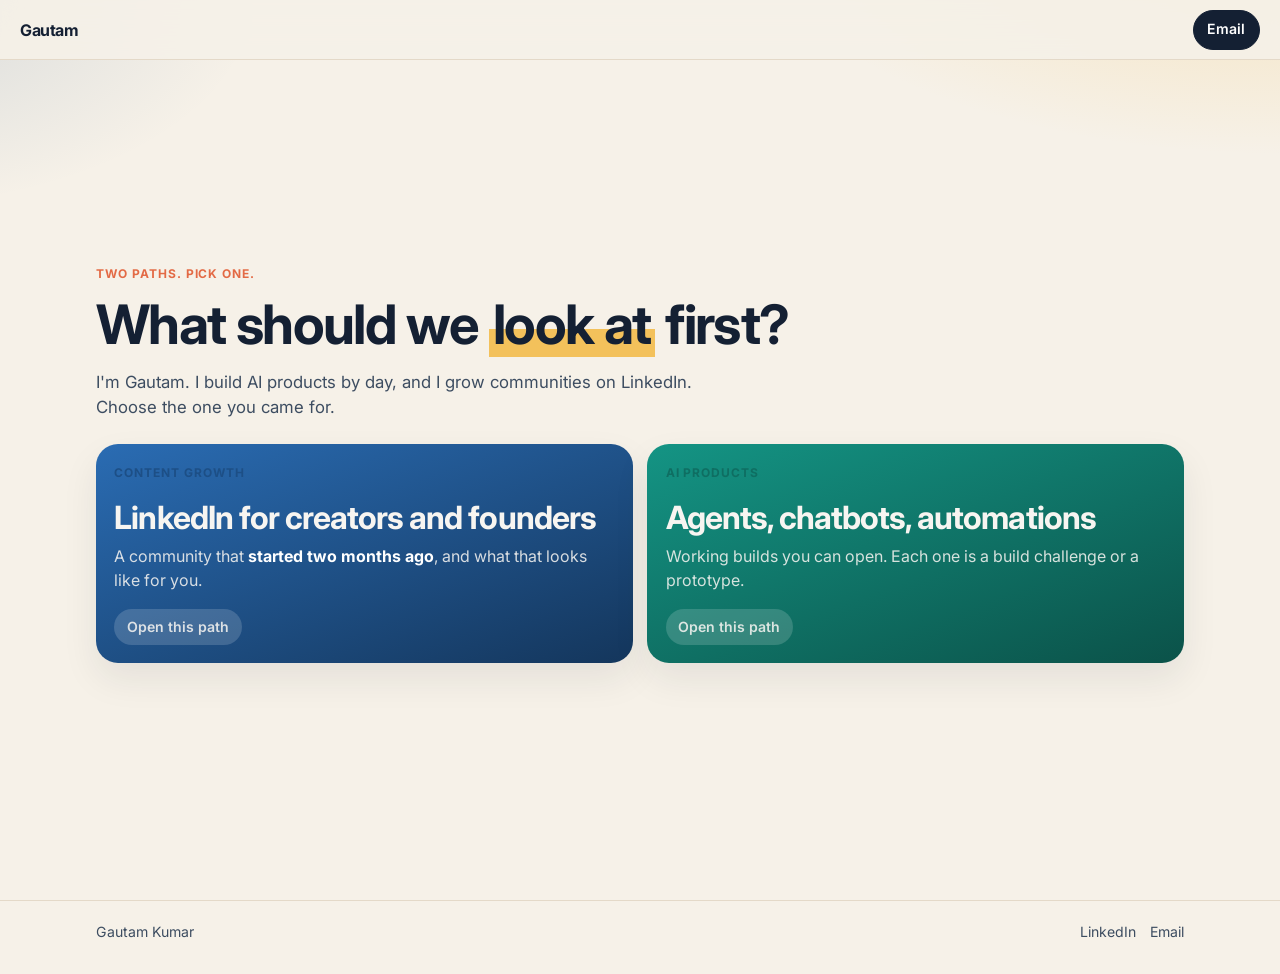
==== index.html @ 7d6a1de4 "Split the site into a LinkedIn path and an AI path, and say the community started two months ago. Co" ====
<!DOCTYPE html>
<html lang="en">
<head>
  <meta charset="UTF-8">
  <meta name="viewport" content="width=device-width, initial-scale=1">
  <title>Gautam Kumar — LinkedIn or AI</title>
  <meta name="description" content="Pick one path. LinkedIn growth for creators and founders, or working AI agents and automations.">
  <meta name="author" content="Gautam Kumar">
  <meta name="theme-color" content="#f6f1e8">
  <link rel="canonical" href="https://pmwithgautam.github.io/">
  <meta property="og:type" content="website">
  <meta property="og:site_name" content="Gautam Kumar">
  <meta property="og:url" content="https://pmwithgautam.github.io/">
  <meta property="og:title" content="Gautam Kumar — LinkedIn or AI">
  <meta property="og:description" content="Pick one path. LinkedIn growth for creators and founders, or working AI agents and automations.">
  <meta property="og:image" content="https://pmwithgautam.github.io/og.png">
  <meta property="og:image:alt" content="Gautam Kumar">
  <meta name="twitter:card" content="summary_large_image">
  <meta name="twitter:title" content="Gautam Kumar — LinkedIn or AI">
  <meta name="twitter:description" content="Pick one path. LinkedIn growth for creators and founders, or working AI agents and automations.">
  <meta name="twitter:image" content="https://pmwithgautam.github.io/og.png">
  <link rel="icon" href="data:image/svg+xml,%3Csvg xmlns='http://www.w3.org/2000/svg' viewBox='0 0 32 32'%3E%3Crect width='32' height='32' rx='6' fill='%23101b2d'/%3E%3Ctext x='16' y='22' text-anchor='middle' font-family='Georgia,serif' font-size='16' fill='%23f6f1e8'%3EG%3C/text%3E%3C/svg%3E">
  <link rel="preconnect" href="https://fonts.googleapis.com">
  <link rel="preconnect" href="https://fonts.gstatic.com" crossorigin>
  <link href="https://fonts.googleapis.com/css2?family=Inter:wght@400;500;600;700&amp;display=swap" rel="stylesheet">
  <link rel="stylesheet" href="style.css">
  <script>document.documentElement.classList.add("js");</script>
</head>
<body class="home">
  <a class="skip" href="#choose">Skip to choices</a>
  <header class="topbar">
    <a class="brand" href="index.html">Gautam</a>
    <a class="btn btn-sm btn-ink" href="mailto:gautamkumarsingh104@gmail.com">Email</a>
  </header>

  <main id="choose">
    <section class="gate">
      <div class="wrap">
        <p class="kicker">Two paths. Pick one.</p>
        <h1>What should we <mark>look at</mark> first?</h1>
        <p class="lede">I'm Gautam. I build AI products by day, and I grow communities on LinkedIn. Choose the one you came for.</p>
        <div class="doors">
          <a class="door door-in" href="linkedin.html">
            <span class="door-kicker">Content growth</span>
            <strong>LinkedIn for creators and founders</strong>
            <span>A community that <em>started two months ago</em>, and what that looks like for you.</span>
            <span class="door-go">Open this path</span>
          </a>
          <a class="door door-ai" href="build.html">
            <span class="door-kicker">AI products</span>
            <strong>Agents, chatbots, automations</strong>
            <span>Working builds you can open. Each one is a build challenge or a prototype.</span>
            <span class="door-go">Open this path</span>
          </a>
        </div>
      </div>
    </section>
  </main>

  <footer class="site-footer">
    <div class="wrap footer-row">
      <p>Gautam Kumar</p>
      <nav aria-label="Footer">
        <a href="https://www.linkedin.com/in/gautam-kumar1/" target="_blank" rel="noopener noreferrer">LinkedIn</a>
        <a href="mailto:gautamkumarsingh104@gmail.com">Email</a>
      </nav>
    </div>
  </footer>
</body>
</html>
---- style.css ----
:root {
  --bg: #f6f1e8;
  --ink: #142033;
  --muted: #3d4d61;
  --card: #fffdf8;
  --line: #e4d9c8;
  --blue: #1d4f86;
  --blue-deep: #14365c;
  --teal: #0f6e62;
  --teal-deep: #0b5249;
  --gold: #f3c15b;
  --coral: #e36a45;
  --shadow: 0 16px 36px rgba(20, 32, 51, 0.08);
  --header: 3.75rem;
  --font: Inter, "Segoe UI", sans-serif;
}

*,
*::before,
*::after {
  box-sizing: border-box;
}

html {
  scroll-behavior: smooth;
}

body {
  margin: 0;
  background:
    radial-gradient(900px 420px at 100% -10%, rgba(243, 193, 91, 0.35), transparent 60%),
    radial-gradient(700px 380px at -10% 0%, rgba(29, 79, 134, 0.14), transparent 55%),
    var(--bg);
  color: var(--ink);
  font-family: var(--font);
  font-size: 1rem;
  line-height: 1.5;
  text-rendering: optimizeLegibility;
  -webkit-font-smoothing: antialiased;
}

.path-ai {
  background:
    radial-gradient(900px 420px at 100% -10%, rgba(15, 110, 98, 0.18), transparent 60%),
    radial-gradient(700px 380px at -10% 0%, rgba(227, 106, 69, 0.16), transparent 55%),
    var(--bg);
}

img {
  max-width: 100%;
  height: auto;
  display: block;
}

h1, h2, h3, p { text-wrap: pretty; }

h1, h2, h3 {
  text-wrap: balance;
  line-height: 1.12;
  letter-spacing: -0.03em;
  font-weight: 700;
}

h1 {
  margin: 0 0 0.9rem;
  font-size: clamp(2rem, 7vw, 3.4rem);
}

h2 {
  margin: 0 0 1.1rem;
  font-size: clamp(1.55rem, 4.5vw, 2.25rem);
  max-width: 18em;
}

h3 {
  margin: 0 0 0.4rem;
  font-size: 1.15rem;
}

p { margin: 0 0 0.75rem; }

a { color: var(--blue); }
.path-ai a { color: var(--teal-deep); }
a:hover { color: var(--ink); }

mark {
  background: linear-gradient(180deg, transparent 58%, var(--gold) 58%);
  color: inherit;
  padding: 0 0.08em;
}

.path-ai mark {
  background: linear-gradient(180deg, transparent 58%, #9ad8cf 58%);
}

:focus-visible {
  outline: 2px solid var(--coral);
  outline-offset: 3px;
}

.skip {
  position: absolute;
  left: 1rem;
  top: -4rem;
  z-index: 50;
  background: white;
  padding: 0.5rem 0.75rem;
  border-radius: 8px;
}

.skip:focus { top: 0.75rem; }

.progress {
  position: fixed;
  inset: 0 auto auto 0;
  z-index: 40;
  height: 3px;
  width: 0;
  background: linear-gradient(90deg, var(--blue), var(--coral));
  pointer-events: none;
}

.path-ai .progress {
  background: linear-gradient(90deg, var(--teal), var(--gold));
}

.topbar {
  position: sticky;
  top: 0;
  z-index: 30;
  display: flex;
  align-items: center;
  justify-content: space-between;
  height: var(--header);
  padding: 0 1.25rem;
  background: rgba(246, 241, 232, 0.9);
  border-bottom: 1px solid var(--line);
  backdrop-filter: blur(12px);
}

.brand {
  color: var(--ink);
  font-weight: 700;
  letter-spacing: -0.03em;
  text-decoration: none;
}

.wrap {
  width: min(100% - 2.5rem, 68rem);
  margin-inline: auto;
}

.narrow { max-width: 44rem; }

section {
  padding: 3.5rem 0;
  scroll-margin-top: calc(var(--header) + 0.5rem);
}

.hero, .gate {
  min-height: calc(100svh - var(--header));
  display: flex;
  align-items: center;
  padding-top: 1.5rem;
}

.kicker, .door-kicker, .badge {
  margin: 0 0 0.7rem;
  font-size: 0.75rem;
  font-weight: 700;
  letter-spacing: 0.08em;
  text-transform: uppercase;
}

.kicker { color: var(--coral); }
.path-in .kicker, .door-in .door-kicker { color: var(--blue); }
.path-ai .kicker, .door-ai .door-kicker { color: var(--teal); }

.lede, .card p, .checklist { color: var(--muted); }
.lede { max-width: 38rem; font-size: 1.05rem; }
.ask { color: var(--ink); font-weight: 600; }

.doors {
  display: grid;
  gap: 0.9rem;
  margin-top: 1.5rem;
}

.door {
  display: flex;
  flex-direction: column;
  gap: 0.45rem;
  min-height: 100%;
  padding: 1.25rem 1.15rem 1.15rem;
  border-radius: 22px;
  color: #f7f5f1;
  text-decoration: none;
  box-shadow: var(--shadow);
}

.door strong {
  font-size: clamp(1.45rem, 4vw, 2rem);
  letter-spacing: -0.03em;
  line-height: 1.15;
}

.door span { color: rgba(247, 245, 241, 0.86); }
.door em { color: #fff; font-style: normal; font-weight: 700; }

.door-in { background: linear-gradient(160deg, #2a6cb3, var(--blue-deep)); }
.door-ai { background: linear-gradient(160deg, #149484, var(--teal-deep)); }

.door-go {
  margin-top: 0.6rem;
  align-self: flex-start;
  padding: 0.45rem 0.8rem;
  border-radius: 999px;
  background: rgba(255, 255, 255, 0.16);
  color: #fff;
  font-weight: 600;
  font-size: 0.88rem;
}

.roll {
  overflow: hidden;
  border-block: 1px solid var(--line);
  background: var(--blue);
  color: #f7f5f1;
}

.roll-ai { background: var(--teal-deep); }

.roll-track {
  display: flex;
  gap: 1.75rem;
  width: max-content;
  padding: 0.75rem 0;
  animation: roll 28s linear infinite;
}

.roll-track span {
  font-weight: 600;
  letter-spacing: -0.02em;
  white-space: nowrap;
}

.roll-track span::before {
  content: "●";
  margin-right: 1.75rem;
  color: var(--gold);
}

@keyframes roll {
  from { transform: translateX(0); }
  to { transform: translateX(-50%); }
}

.metrics, .cards {
  display: grid;
  gap: 0.8rem;
}

.metric, .card {
  background: var(--card);
  border: 1px solid var(--line);
  border-radius: 18px;
}

.metric {
  display: flex;
  align-items: center;
  gap: 0.9rem;
  padding: 1rem;
  color: inherit;
  text-decoration: none;
}

.num {
  flex: 0 0 5.2rem;
  font-size: clamp(1.9rem, 6vw, 2.6rem);
  font-weight: 700;
  letter-spacing: -0.04em;
  line-height: 1;
}

.metric .label, .card p {
  margin: 0;
  color: var(--muted);
  font-size: 0.94rem;
  line-height: 1.4;
}

.metric-lead {
  background: var(--blue);
  border-color: var(--blue);
}

.metric-hot {
  background: #fff6df;
  border-color: #efd391;
}

.metric-lead .num, .metric-lead .label { color: #f7f5f1; }
.metric-hot .num { color: #9a4d12; }

.card { padding: 1.1rem 1rem 1.05rem; }

.card h3 a {
  color: var(--ink);
  text-decoration: none;
}

.checklist {
  margin: 0 0 1.25rem;
  padding: 0;
  list-style: none;
}

.checklist li {
  position: relative;
  padding: 0.6rem 0 0.6rem 1.6rem;
  border-bottom: 1px solid var(--line);
}

.checklist li::before {
  content: "";
  position: absolute;
  left: 0;
  top: 0.9rem;
  width: 0.7rem;
  height: 0.4rem;
  border-left: 2px solid var(--blue);
  border-bottom: 2px solid var(--blue);
  transform: rotate(-45deg);
}

.shot {
  margin: 1rem 0 0;
  padding: 0.45rem 0.45rem 0.2rem;
  background: #fff;
  border-radius: 16px;
  box-shadow: var(--shadow);
}

.shot img {
  width: 100%;
  aspect-ratio: 4 / 3;
  object-fit: cover;
  object-position: center 18%;
  border-radius: 12px;
}

.shot figcaption {
  margin: 0;
  padding: 0.65rem 0.4rem 0.45rem;
  color: var(--muted);
  font-size: 0.82rem;
}

.project {
  display: flex;
  flex-direction: column;
  border-top: 4px solid var(--teal);
}

.tone-a { border-top-color: #2a6cb3; }
.tone-b { border-top-color: var(--coral); }
.tone-c { border-top-color: var(--teal); }
.tone-d { border-top-color: #7a5af8; }
.tone-e { border-top-color: var(--gold); }

.badge { color: var(--teal-deep); }

.card-links, .jumps {
  display: flex;
  flex-direction: column;
  gap: 0.5rem;
}

.card-links {
  margin-top: auto;
  padding-top: 0.9rem;
  border-top: 1px solid var(--line);
}

.btn {
  display: inline-flex;
  align-items: center;
  justify-content: center;
  min-height: 44px;
  padding: 0.7rem 1.05rem;
  border: 1px solid transparent;
  border-radius: 999px;
  font: 600 0.95rem/1 var(--font);
  text-align: center;
  text-decoration: none;
  cursor: pointer;
}

.btn-primary {
  background: var(--coral);
  color: #fff;
}

.path-in .btn-primary { background: var(--blue); color: #fff; }
.path-ai .btn-primary { background: var(--teal); color: #fff; }

.btn-primary:hover { color: #fff; filter: brightness(1.08); }

.btn-ghost, .btn-ink {
  background: transparent;
  color: var(--ink);
  border-color: #cfc3b0;
}

.btn-ink { background: var(--ink); color: #fff; border-color: var(--ink); }
.btn-ink:hover { color: #fff; }

.btn-sm { min-height: 40px; padding: 0.45rem 0.85rem; font-size: 0.88rem; }
.topbar .btn { width: auto; }

.cta-block { margin-top: 1.3rem; }

.site-footer {
  padding: 1.25rem 0 2rem;
  border-top: 1px solid var(--line);
  color: var(--muted);
  font-size: 0.88rem;
}

.footer-row {
  display: flex;
  flex-direction: column;
  gap: 0.7rem;
}

.site-footer p { margin: 0; }

.site-footer nav {
  display: flex;
  flex-wrap: wrap;
  gap: 0.35rem 0.9rem;
}

.site-footer a {
  color: var(--muted);
  text-decoration: none;
}

.to-top {
  position: fixed;
  right: 1rem;
  bottom: 1rem;
  z-index: 30;
  display: grid;
  place-items: center;
  width: 44px;
  height: 44px;
  border: 0;
  border-radius: 50%;
  background: var(--ink);
  color: #fff;
  box-shadow: var(--shadow);
  cursor: pointer;
}

@media (hover: hover) {
  .door, .metric, .card, .btn {
    transition: transform 0.18s ease, box-shadow 0.18s ease;
  }

  .door:hover, .metric:hover, .card:hover {
    transform: translateY(-4px);
    box-shadow: 0 18px 40px rgba(20, 32, 51, 0.12);
  }

  .roll:hover .roll-track { animation-play-state: paused; }
}

@media (min-width: 40rem) {
  .jumps, .card-links {
    flex-direction: row;
    flex-wrap: wrap;
  }
}

@media (min-width: 52rem) {
  .doors, .cards { grid-template-columns: 1fr 1fr; }
  .cards-2 { grid-template-columns: 1fr 1fr; }
  .metrics { grid-template-columns: 1fr 1fr; }
  .footer-row {
    flex-direction: row;
    align-items: center;
    justify-content: space-between;
  }
}

@media (prefers-reduced-motion: reduce) {
  html { scroll-behavior: auto; }
  .roll-track { animation: none; flex-wrap: wrap; width: auto; padding: 0.75rem 1rem; }
  .door, .metric, .card, .btn { transition: none; }
}
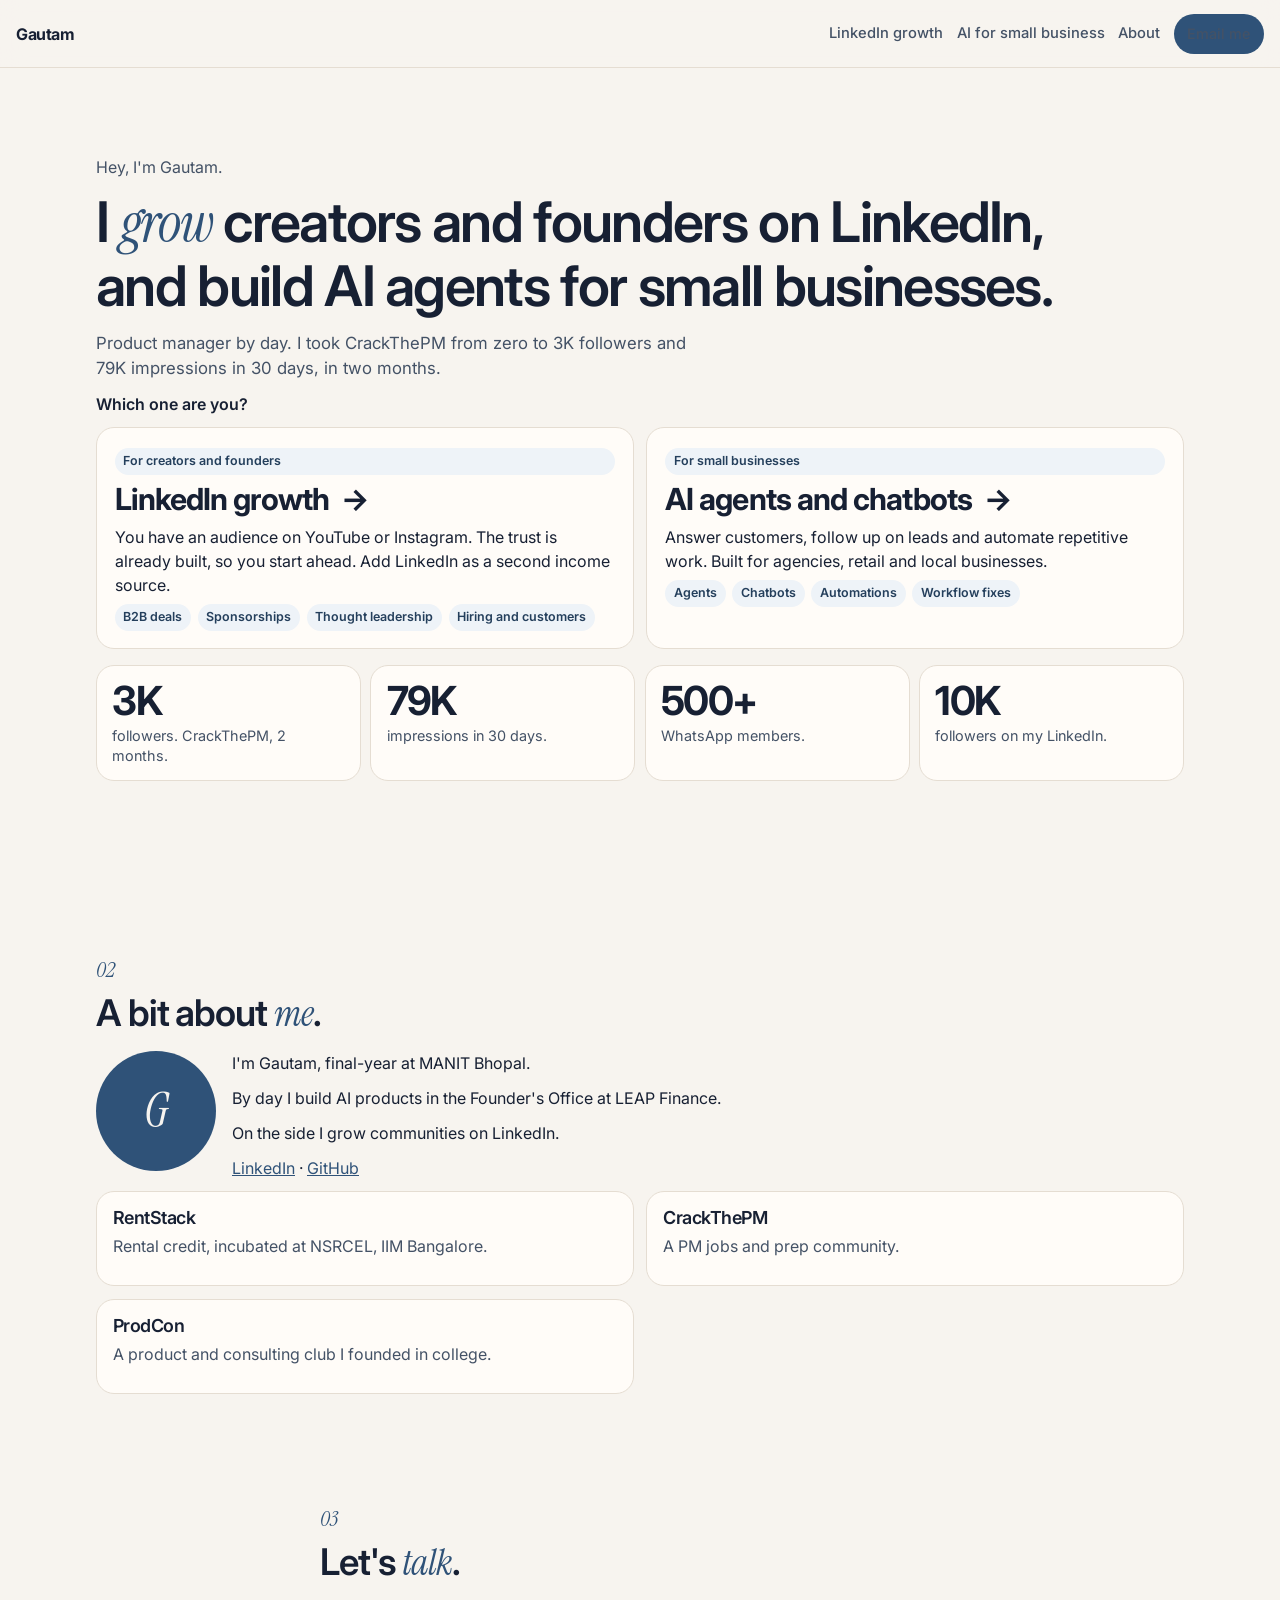
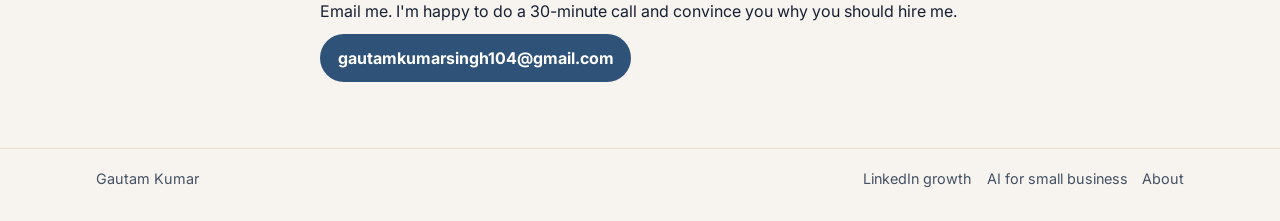
==== commit 72db11e2: "Rebuild the site so the two offers read as separate pages on a first visit. Co-authored-by: Cursor <" ====
--- a/index.html
+++ b/index.html
@@ -1,70 +1,140 @@
 <!DOCTYPE html>
 <html lang="en">
 <head>
-  <meta charset="UTF-8">
+  <meta charset="utf-8">
   <meta name="viewport" content="width=device-width, initial-scale=1">
-  <title>Gautam Kumar — LinkedIn or AI</title>
-  <meta name="description" content="Pick one path. LinkedIn growth for creators and founders, or working AI agents and automations.">
-  <meta name="author" content="Gautam Kumar">
-  <meta name="theme-color" content="#f6f1e8">
+  <title>Gautam Kumar | LinkedIn growth for creators and founders. AI agents for small businesses.</title>
+  <meta name="description" content="I help creators and founders grow on LinkedIn, and I build AI agents and chatbots for small businesses. Product manager. CrackThePM: 3K followers and 79K impressions in 30 days.">
   <link rel="canonical" href="https://pmwithgautam.github.io/">
   <meta property="og:type" content="website">
-  <meta property="og:site_name" content="Gautam Kumar">
+  <meta property="og:title" content="Gautam Kumar | LinkedIn growth for creators and founders. AI agents for small businesses.">
+  <meta property="og:description" content="I help creators and founders grow on LinkedIn, and I build AI agents and chatbots for small businesses. Product manager. CrackThePM: 3K followers and 79K impressions in 30 days.">
   <meta property="og:url" content="https://pmwithgautam.github.io/">
-  <meta property="og:title" content="Gautam Kumar — LinkedIn or AI">
-  <meta property="og:description" content="Pick one path. LinkedIn growth for creators and founders, or working AI agents and automations.">
   <meta property="og:image" content="https://pmwithgautam.github.io/og.png">
-  <meta property="og:image:alt" content="Gautam Kumar">
   <meta name="twitter:card" content="summary_large_image">
-  <meta name="twitter:title" content="Gautam Kumar — LinkedIn or AI">
-  <meta name="twitter:description" content="Pick one path. LinkedIn growth for creators and founders, or working AI agents and automations.">
+  <meta name="twitter:title" content="Gautam Kumar | LinkedIn growth for creators and founders. AI agents for small businesses.">
+  <meta name="twitter:description" content="I help creators and founders grow on LinkedIn, and I build AI agents and chatbots for small businesses. Product manager. CrackThePM: 3K followers and 79K impressions in 30 days.">
   <meta name="twitter:image" content="https://pmwithgautam.github.io/og.png">
-  <link rel="icon" href="data:image/svg+xml,%3Csvg xmlns='http://www.w3.org/2000/svg' viewBox='0 0 32 32'%3E%3Crect width='32' height='32' rx='6' fill='%23101b2d'/%3E%3Ctext x='16' y='22' text-anchor='middle' font-family='Georgia,serif' font-size='16' fill='%23f6f1e8'%3EG%3C/text%3E%3C/svg%3E">
   <link rel="preconnect" href="https://fonts.googleapis.com">
   <link rel="preconnect" href="https://fonts.gstatic.com" crossorigin>
-  <link href="https://fonts.googleapis.com/css2?family=Inter:wght@400;500;600;700&amp;display=swap" rel="stylesheet">
+  <link href="https://fonts.googleapis.com/css2?family=Instrument+Serif:ital@1&family=Inter:wght@400;500;600;700&display=swap" rel="stylesheet">
   <link rel="stylesheet" href="style.css">
   <script>document.documentElement.classList.add("js");</script>
 </head>
-<body class="home">
-  <a class="skip" href="#choose">Skip to choices</a>
+<body>
+  <a class="skip" href="#main">Skip to content</a>
+  <div class="progress" aria-hidden="true"></div>
   <header class="topbar">
-    <a class="brand" href="index.html">Gautam</a>
-    <a class="btn btn-sm btn-ink" href="mailto:gautamkumarsingh104@gmail.com">Email</a>
+    <a class="brand is-current" href="index.html" aria-current="page">Gautam</a>
+    <nav class="nav" aria-label="Primary">
+      <a href="linkedin.html">LinkedIn growth</a>
+      <a href="build.html">AI for small business</a>
+      <a href="index.html#about">About</a>
+      <a class="btn" href="mailto:gautamkumarsingh104@gmail.com">Email me</a>
+    </nav>
   </header>
-
-  <main id="choose">
+  <main id="main">
     <section class="gate">
       <div class="wrap">
-        <p class="kicker">Two paths. Pick one.</p>
-        <h1>What should we <mark>look at</mark> first?</h1>
-        <p class="lede">I'm Gautam. I build AI products by day, and I grow communities on LinkedIn. Choose the one you came for.</p>
+        <p class="eyebrow">Hey, I'm Gautam.</p>
+        <h1>I <em>grow</em> creators and founders on LinkedIn, and build AI agents for small businesses.</h1>
+        <p class="lede">Product manager by day. I took CrackThePM from zero to 3K followers and 79K impressions in 30 days, in two months.</p>
+        <p class="ask">Which one are you?</p>
         <div class="doors">
-          <a class="door door-in" href="linkedin.html">
-            <span class="door-kicker">Content growth</span>
-            <strong>LinkedIn for creators and founders</strong>
-            <span>A community that <em>started two months ago</em>, and what that looks like for you.</span>
-            <span class="door-go">Open this path</span>
+          <a class="door" href="linkedin.html">
+            <span class="mini">For creators and founders</span>
+            <strong>LinkedIn growth <span class="arrow" aria-hidden="true">→</span></strong>
+            <span>You have an audience on YouTube or Instagram. The trust is already built, so you start ahead. Add LinkedIn as a second income source.</span>
+            <span class="tags">
+              <span class="tag">B2B deals</span>
+              <span class="tag">Sponsorships</span>
+              <span class="tag">Thought leadership</span>
+              <span class="tag">Hiring and customers</span>
+            </span>
           </a>
-          <a class="door door-ai" href="build.html">
-            <span class="door-kicker">AI products</span>
-            <strong>Agents, chatbots, automations</strong>
-            <span>Working builds you can open. Each one is a build challenge or a prototype.</span>
-            <span class="door-go">Open this path</span>
+          <a class="door" href="build.html">
+            <span class="mini">For small businesses</span>
+            <strong>AI agents and chatbots <span class="arrow" aria-hidden="true">→</span></strong>
+            <span>Answer customers, follow up on leads and automate repetitive work. Built for agencies, retail and local businesses.</span>
+            <span class="tags">
+              <span class="tag">Agents</span>
+              <span class="tag">Chatbots</span>
+              <span class="tag">Automations</span>
+              <span class="tag">Workflow fixes</span>
+            </span>
+          </a>
+        </div>
+        <div class="proofbar">
+          <a class="metric" href="https://www.linkedin.com/company/cracktheproduct/">
+            <b class="num">3K</b>
+            <span>followers. CrackThePM, 2 months.</span>
+          </a>
+          <a class="metric" href="https://www.linkedin.com/company/cracktheproduct/">
+            <b class="num">79K</b>
+            <span>impressions in 30 days.</span>
+          </a>
+          <a class="metric" href="https://www.linkedin.com/company/cracktheproduct/">
+            <b class="num">500+</b>
+            <span>WhatsApp members.</span>
+          </a>
+          <a class="metric" href="https://www.linkedin.com/in/gautam-kumar1/">
+            <b class="num">10K</b>
+            <span>followers on my LinkedIn.</span>
           </a>
         </div>
       </div>
     </section>
+
+    <section id="about">
+      <div class="wrap">
+        <p class="idx">02</p>
+        <h2>A bit about <em>me</em>.</h2>
+        <div class="about-grid">
+          <div class="monogram" aria-hidden="true">G</div>
+          <div class="narrow">
+            <p>I'm Gautam, final-year at MANIT Bhopal.</p>
+            <p>By day I build AI products in the Founder's Office at LEAP Finance.</p>
+            <p>On the side I grow communities on LinkedIn.</p>
+            <p><a href="https://www.linkedin.com/in/gautam-kumar1/">LinkedIn</a> · <a href="https://github.com/PMwithgautam">GitHub</a></p>
+          </div>
+        </div>
+        <div class="cards">
+          <article class="card">
+            <h3><a href="https://rentstack-orcin.vercel.app/">RentStack</a></h3>
+            <p>Rental credit, incubated at NSRCEL, IIM Bangalore.</p>
+          </article>
+          <article class="card">
+            <h3><a href="https://www.linkedin.com/company/cracktheproduct/">CrackThePM</a></h3>
+            <p>A PM jobs and prep community.</p>
+          </article>
+          <article class="card">
+            <h3><a href="https://www.linkedin.com/company/prodcon-the-product-consulting-club-manit-bhopal%C2%A0-nit-b/">ProdCon</a></h3>
+            <p>A product and consulting club I founded in college.</p>
+          </article>
+        </div>
+      </div>
+    </section>
+
+    <section id="contact">
+      <div class="wrap narrow">
+        <p class="idx">03</p>
+        <h2>Let's <em>talk</em>.</h2>
+        <p>Email me. I'm happy to do a 30-minute call and convince you why you should hire me.</p>
+        <p><a class="btn" href="mailto:gautamkumarsingh104@gmail.com">gautamkumarsingh104@gmail.com</a></p>
+      </div>
+    </section>
   </main>
-
   <footer class="site-footer">
     <div class="wrap footer-row">
       <p>Gautam Kumar</p>
       <nav aria-label="Footer">
-        <a href="https://www.linkedin.com/in/gautam-kumar1/" target="_blank" rel="noopener noreferrer">LinkedIn</a>
-        <a href="mailto:gautamkumarsingh104@gmail.com">Email</a>
+        <a href="linkedin.html">LinkedIn growth</a>
+        <a href="build.html">AI for small business</a>
+        <a href="index.html#about">About</a>
       </nav>
     </div>
   </footer>
+  <button class="to-top" type="button" hidden aria-label="Back to top">↑</button>
+  <script src="script.js"></script>
 </body>
 </html>
--- a/style.css
+++ b/style.css
@@ -1,127 +1,72 @@
 :root {
-  --bg: #f6f1e8;
-  --ink: #142033;
-  --muted: #3d4d61;
-  --card: #fffdf8;
-  --line: #e4d9c8;
-  --blue: #1d4f86;
-  --blue-deep: #14365c;
-  --teal: #0f6e62;
-  --teal-deep: #0b5249;
-  --gold: #f3c15b;
-  --coral: #e36a45;
-  --shadow: 0 16px 36px rgba(20, 32, 51, 0.08);
-  --header: 3.75rem;
-  --font: Inter, "Segoe UI", sans-serif;
+  --bg: #f7f4ef;
+  --ink: #172033;
+  --muted: #445266;
+  --card: #fffcf8;
+  --line: #e5ddd2;
+  --accent: #2f5278;
+  --accent-dark: #243f5c;
+  --gold: #f3d48a;
+  --header: 4.25rem;
+  --serif: "Instrument Serif", Georgia, serif;
+  --sans: Inter, "Segoe UI", sans-serif;
 }
 
 *,
 *::before,
-*::after {
-  box-sizing: border-box;
-}
-
-html {
-  scroll-behavior: smooth;
-}
+*::after { box-sizing: border-box; }
+
+html { scroll-behavior: smooth; }
 
 body {
   margin: 0;
-  background:
-    radial-gradient(900px 420px at 100% -10%, rgba(243, 193, 91, 0.35), transparent 60%),
-    radial-gradient(700px 380px at -10% 0%, rgba(29, 79, 134, 0.14), transparent 55%),
-    var(--bg);
+  background: var(--bg);
   color: var(--ink);
-  font-family: var(--font);
+  font-family: var(--sans);
   font-size: 1rem;
   line-height: 1.5;
   text-rendering: optimizeLegibility;
-  -webkit-font-smoothing: antialiased;
-}
-
-.path-ai {
-  background:
-    radial-gradient(900px 420px at 100% -10%, rgba(15, 110, 98, 0.18), transparent 60%),
-    radial-gradient(700px 380px at -10% 0%, rgba(227, 106, 69, 0.16), transparent 55%),
-    var(--bg);
-}
-
-img {
-  max-width: 100%;
-  height: auto;
-  display: block;
-}
-
-h1, h2, h3, p { text-wrap: pretty; }
-
-h1, h2, h3 {
-  text-wrap: balance;
-  line-height: 1.12;
-  letter-spacing: -0.03em;
-  font-weight: 700;
-}
-
-h1 {
-  margin: 0 0 0.9rem;
-  font-size: clamp(2rem, 7vw, 3.4rem);
-}
-
-h2 {
-  margin: 0 0 1.1rem;
-  font-size: clamp(1.55rem, 4.5vw, 2.25rem);
-  max-width: 18em;
-}
-
-h3 {
-  margin: 0 0 0.4rem;
-  font-size: 1.15rem;
-}
-
-p { margin: 0 0 0.75rem; }
-
-a { color: var(--blue); }
-.path-ai a { color: var(--teal-deep); }
-a:hover { color: var(--ink); }
-
-mark {
-  background: linear-gradient(180deg, transparent 58%, var(--gold) 58%);
-  color: inherit;
-  padding: 0 0.08em;
-}
-
-.path-ai mark {
-  background: linear-gradient(180deg, transparent 58%, #9ad8cf 58%);
-}
-
-:focus-visible {
-  outline: 2px solid var(--coral);
-  outline-offset: 3px;
-}
+}
+
+img { max-width: 100%; display: block; }
+
+h1, h2, h3 { text-wrap: balance; letter-spacing: -0.03em; line-height: 1.12; font-weight: 600; }
+h1 { margin: 0 0 0.8rem; font-size: clamp(2rem, 8vw, 3.5rem); }
+h2 { margin: 0.2rem 0 1rem; font-size: clamp(1.55rem, 4.5vw, 2.3rem); }
+h3 { margin: 0 0 0.35rem; font-size: 1.12rem; }
+p { margin: 0 0 0.7rem; text-wrap: pretty; }
+
+a { color: var(--accent); }
+a:hover { color: var(--accent-dark); }
+
+em {
+  font-family: var(--serif);
+  font-style: italic;
+  font-weight: 400;
+  color: var(--accent);
+}
+
+:focus-visible { outline: 2px solid var(--accent); outline-offset: 3px; }
 
 .skip {
   position: absolute;
   left: 1rem;
   top: -4rem;
+  background: white;
+  padding: 0.45rem 0.7rem;
+  border-radius: 8px;
   z-index: 50;
-  background: white;
-  padding: 0.5rem 0.75rem;
-  border-radius: 8px;
-}
-
-.skip:focus { top: 0.75rem; }
+}
+.skip:focus { top: 0.7rem; }
 
 .progress {
   position: fixed;
-  inset: 0 auto auto 0;
+  top: 0;
+  left: 0;
   z-index: 40;
   height: 3px;
   width: 0;
-  background: linear-gradient(90deg, var(--blue), var(--coral));
-  pointer-events: none;
-}
-
-.path-ai .progress {
-  background: linear-gradient(90deg, var(--teal), var(--gold));
+  background: var(--accent);
 }
 
 .topbar {
@@ -129,374 +74,357 @@
   top: 0;
   z-index: 30;
   display: flex;
+  flex-wrap: wrap;
   align-items: center;
   justify-content: space-between;
-  height: var(--header);
-  padding: 0 1.25rem;
-  background: rgba(246, 241, 232, 0.9);
+  gap: 0.55rem 1rem;
+  min-height: var(--header);
+  padding: 0.65rem 1rem;
+  background: rgba(247, 244, 239, 0.92);
   border-bottom: 1px solid var(--line);
   backdrop-filter: blur(12px);
 }
 
 .brand {
   color: var(--ink);
+  font-weight: 650;
   font-weight: 700;
+  text-decoration: none;
   letter-spacing: -0.03em;
+}
+
+.nav {
+  display: flex;
+  flex-wrap: wrap;
+  align-items: center;
+  gap: 0.35rem 0.85rem;
+}
+
+.nav a {
+  color: var(--muted);
   text-decoration: none;
-}
-
-.wrap {
-  width: min(100% - 2.5rem, 68rem);
-  margin-inline: auto;
-}
-
-.narrow { max-width: 44rem; }
-
-section {
-  padding: 3.5rem 0;
-  scroll-margin-top: calc(var(--header) + 0.5rem);
-}
+  font-size: 0.92rem;
+  font-weight: 500;
+}
+
+.nav a.is-current { color: var(--ink); font-weight: 700; }
+.nav a:hover { color: var(--ink); }
+
+.wrap { width: min(100% - 2.4rem, 68rem); margin-inline: auto; }
+.narrow { max-width: 40rem; }
+
+section { padding: 3.4rem 0; scroll-margin-top: 5rem; }
 
 .hero, .gate {
   min-height: calc(100svh - var(--header));
   display: flex;
   align-items: center;
-  padding-top: 1.5rem;
-}
-
-.kicker, .door-kicker, .badge {
-  margin: 0 0 0.7rem;
-  font-size: 0.75rem;
-  font-weight: 700;
-  letter-spacing: 0.08em;
-  text-transform: uppercase;
-}
-
-.kicker { color: var(--coral); }
-.path-in .kicker, .door-in .door-kicker { color: var(--blue); }
-.path-ai .kicker, .door-ai .door-kicker { color: var(--teal); }
-
-.lede, .card p, .checklist { color: var(--muted); }
-.lede { max-width: 38rem; font-size: 1.05rem; }
+  padding-top: 1.4rem;
+}
+
+.eyebrow {
+  margin: 0 0 0.75rem;
+  color: var(--muted);
+  font-size: 1rem;
+}
+
+.lede { max-width: 38rem; color: var(--muted); font-size: 1.05rem; }
 .ask { color: var(--ink); font-weight: 600; }
 
-.doors {
-  display: grid;
-  gap: 0.9rem;
-  margin-top: 1.5rem;
-}
-
-.door {
-  display: flex;
-  flex-direction: column;
-  gap: 0.45rem;
-  min-height: 100%;
-  padding: 1.25rem 1.15rem 1.15rem;
-  border-radius: 22px;
-  color: #f7f5f1;
-  text-decoration: none;
-  box-shadow: var(--shadow);
-}
-
-.door strong {
-  font-size: clamp(1.45rem, 4vw, 2rem);
-  letter-spacing: -0.03em;
-  line-height: 1.15;
-}
-
-.door span { color: rgba(247, 245, 241, 0.86); }
-.door em { color: #fff; font-style: normal; font-weight: 700; }
-
-.door-in { background: linear-gradient(160deg, #2a6cb3, var(--blue-deep)); }
-.door-ai { background: linear-gradient(160deg, #149484, var(--teal-deep)); }
-
-.door-go {
-  margin-top: 0.6rem;
-  align-self: flex-start;
-  padding: 0.45rem 0.8rem;
-  border-radius: 999px;
-  background: rgba(255, 255, 255, 0.16);
-  color: #fff;
-  font-weight: 600;
-  font-size: 0.88rem;
-}
-
-.roll {
-  overflow: hidden;
-  border-block: 1px solid var(--line);
-  background: var(--blue);
-  color: #f7f5f1;
-}
-
-.roll-ai { background: var(--teal-deep); }
-
-.roll-track {
-  display: flex;
-  gap: 1.75rem;
-  width: max-content;
-  padding: 0.75rem 0;
-  animation: roll 28s linear infinite;
-}
-
-.roll-track span {
-  font-weight: 600;
-  letter-spacing: -0.02em;
-  white-space: nowrap;
-}
-
-.roll-track span::before {
-  content: "●";
-  margin-right: 1.75rem;
-  color: var(--gold);
-}
-
-@keyframes roll {
-  from { transform: translateX(0); }
-  to { transform: translateX(-50%); }
-}
-
-.metrics, .cards {
+.idx {
+  display: block;
+  margin-bottom: 0.35rem;
+  color: var(--accent);
+  font-family: var(--serif);
+  font-style: italic;
+  font-size: 1.35rem;
+}
+
+.doors, .cards, .metrics, .tiles, .steps {
   display: grid;
   gap: 0.8rem;
 }
 
-.metric, .card {
+.proofbar {
+  display: grid;
+  grid-template-columns: 1fr 1fr;
+  gap: 0.6rem;
+  margin-top: 1rem;
+}
+
+.door, .card, .metric, .tile, .step {
   background: var(--card);
   border: 1px solid var(--line);
   border-radius: 18px;
 }
 
-.metric {
-  display: flex;
-  align-items: center;
-  gap: 0.9rem;
-  padding: 1rem;
+.door {
+  display: flex;
+  flex-direction: column;
+  gap: 0.45rem;
+  padding: 1.2rem 1.1rem 1.05rem;
   color: inherit;
   text-decoration: none;
-}
-
+  min-height: 100%;
+}
+
+.door strong {
+  font-size: clamp(1.45rem, 4vw, 1.9rem);
+  letter-spacing: -0.03em;
+  line-height: 1.15;
+}
+
+.chip-row, .tags { display: flex; flex-wrap: wrap; gap: 0.4rem; }
+
+.tag, .mini {
+  display: inline-flex;
+  align-items: center;
+  padding: 0.28rem 0.55rem;
+  border-radius: 999px;
+  background: #eef3f8;
+  color: var(--accent-dark);
+  font-size: 0.78rem;
+  font-weight: 600;
+}
+
+.arrow {
+  display: inline-block;
+  margin-left: 0.35rem;
+  animation: nudge 1.6s ease-in-out infinite;
+}
+
+@keyframes nudge {
+  0%, 100% { transform: translateX(0); }
+  50% { transform: translateX(6px); }
+}
+
+.metric {
+  display: block;
+  padding: 0.9rem 0.95rem;
+  color: inherit;
+  text-decoration: none;
+}
 .num {
-  flex: 0 0 5.2rem;
-  font-size: clamp(1.9rem, 6vw, 2.6rem);
+  display: block;
+  font-size: clamp(1.8rem, 6vw, 2.5rem);
   font-weight: 700;
   letter-spacing: -0.04em;
   line-height: 1;
 }
-
-.metric .label, .card p {
+.metric span, .card p, .step p, .tile p { color: var(--muted); }
+.metric span { display: block; margin-top: 0.35rem; font-size: 0.9rem; line-height: 1.35; }
+
+.about-grid {
+  display: grid;
+  gap: 1rem;
+  align-items: start;
+}
+
+.monogram {
+  width: 7.5rem;
+  height: 7.5rem;
+  display: grid;
+  place-items: center;
+  border-radius: 50%;
+  background: var(--accent);
+  color: #f7f4ef;
+  font-family: var(--serif);
+  font-style: italic;
+  font-size: 3rem;
+}
+
+.portrait {
+  width: 8.5rem;
+  height: 10.5rem;
+  object-fit: cover;
+  border-radius: 16px;
+}
+
+.card { padding: 1rem; }
+.card h3 a { color: var(--ink); text-decoration: none; }
+
+.tabs {
+  display: flex;
+  gap: 0.4rem;
+  margin: 0.4rem 0 1rem;
+}
+
+.tab, .acc-btn, .case-btn, .chip {
+  font: 600 0.95rem/1.2 var(--sans);
+  color: var(--ink);
+  background: var(--card);
+  border: 1px solid var(--line);
+  border-radius: 999px;
+  cursor: pointer;
+}
+
+.tab { padding: 0.7rem 0.95rem; min-height: 44px; }
+.tab.is-on { background: var(--accent); color: #fff; border-color: var(--accent); }
+
+.is-hidden { display: none; }
+
+.why-card { padding: 1rem; }
+.why-card h3 { font-size: 1.05rem; }
+
+.engine {
+  display: grid;
+  gap: 0.8rem;
+  padding: 1rem;
+  background: var(--card);
+  border: 1px solid var(--line);
+  border-radius: 18px;
+}
+
+.engine-out {
+  display: flex;
+  flex-wrap: wrap;
+  gap: 0.45rem;
+  padding-left: 0.8rem;
+  border-left: 2px solid var(--gold);
+}
+
+.chip { padding: 0.65rem 0.8rem; min-height: 44px; }
+.chip.is-on { background: #f8efd6; border-color: #e3c98a; }
+#chip-note { min-height: 2.6rem; color: var(--ink); font-weight: 600; }
+
+.acc-btn, .case-btn {
+  width: 100%;
+  display: flex;
+  justify-content: space-between;
+  gap: 0.8rem;
+  text-align: left;
+  border-radius: 16px;
+  padding: 0.95rem 1rem;
+  min-height: 52px;
+}
+
+.acc-body, .case-body { display: none; padding: 0.2rem 0.2rem 0.8rem; }
+.acc-btn.is-open + .acc-body, .case-btn.is-open + .case-body { display: block; }
+.acc + .acc, .case + .case, .tile + .tile { margin-top: 0.55rem; }
+
+.role { margin: 0.15rem 0; font-size: 0.92rem; }
+.role strong { color: var(--ink); }
+
+.steps { counter-reset: none; }
+.step { padding: 1rem; }
+.step b {
+  display: block;
+  margin-bottom: 0.3rem;
+  color: var(--accent);
+  font-family: var(--serif);
+  font-style: italic;
+  font-size: 1.4rem;
+  font-weight: 400;
+}
+
+.proof-layout {
+  display: grid;
+  gap: 1rem;
+  align-items: start;
+}
+
+.shot {
   margin: 0;
-  color: var(--muted);
-  font-size: 0.94rem;
-  line-height: 1.4;
-}
-
-.metric-lead {
-  background: var(--blue);
-  border-color: var(--blue);
-}
-
-.metric-hot {
-  background: #fff6df;
-  border-color: #efd391;
-}
-
-.metric-lead .num, .metric-lead .label { color: #f7f5f1; }
-.metric-hot .num { color: #9a4d12; }
-
-.card { padding: 1.1rem 1rem 1.05rem; }
-
-.card h3 a {
-  color: var(--ink);
-  text-decoration: none;
-}
-
-.checklist {
-  margin: 0 0 1.25rem;
-  padding: 0;
-  list-style: none;
-}
-
-.checklist li {
-  position: relative;
-  padding: 0.6rem 0 0.6rem 1.6rem;
-  border-bottom: 1px solid var(--line);
-}
-
-.checklist li::before {
-  content: "";
-  position: absolute;
-  left: 0;
-  top: 0.9rem;
-  width: 0.7rem;
-  height: 0.4rem;
-  border-left: 2px solid var(--blue);
-  border-bottom: 2px solid var(--blue);
-  transform: rotate(-45deg);
-}
-
-.shot {
-  margin: 1rem 0 0;
-  padding: 0.45rem 0.45rem 0.2rem;
+  padding: 0.45rem;
   background: #fff;
-  border-radius: 16px;
-  box-shadow: var(--shadow);
+  border: 1px solid var(--line);
+  border-radius: 18px;
 }
 
 .shot img {
   width: 100%;
   aspect-ratio: 4 / 3;
   object-fit: cover;
-  object-position: center 18%;
+  object-position: center 16%;
   border-radius: 12px;
 }
 
 .shot figcaption {
-  margin: 0;
-  padding: 0.65rem 0.4rem 0.45rem;
+  padding: 0.65rem 0.35rem 0.3rem;
   color: var(--muted);
-  font-size: 0.82rem;
-}
-
-.project {
-  display: flex;
-  flex-direction: column;
-  border-top: 4px solid var(--teal);
-}
-
-.tone-a { border-top-color: #2a6cb3; }
-.tone-b { border-top-color: var(--coral); }
-.tone-c { border-top-color: var(--teal); }
-.tone-d { border-top-color: #7a5af8; }
-.tone-e { border-top-color: var(--gold); }
-
-.badge { color: var(--teal-deep); }
-
-.card-links, .jumps {
-  display: flex;
-  flex-direction: column;
-  gap: 0.5rem;
-}
-
-.card-links {
-  margin-top: auto;
-  padding-top: 0.9rem;
-  border-top: 1px solid var(--line);
-}
+  font-size: 0.85rem;
+}
+
+.note { color: var(--muted); font-size: 0.92rem; }
 
 .btn {
   display: inline-flex;
   align-items: center;
   justify-content: center;
+  min-height: 48px;
+  padding: 0.75rem 1.1rem;
+  border-radius: 999px;
+  background: var(--accent);
+  color: #fff;
+  font-weight: 650;
+  font-weight: 700;
+  text-decoration: none;
+}
+.btn:hover { color: #fff; background: var(--accent-dark); }
+.nav .btn { min-height: 40px; padding: 0.45rem 0.85rem; font-size: 0.9rem; }
+
+.linkish {
+  display: inline-flex;
+  margin: 0.35rem 0.7rem 0 0;
   min-height: 44px;
-  padding: 0.7rem 1.05rem;
-  border: 1px solid transparent;
-  border-radius: 999px;
-  font: 600 0.95rem/1 var(--font);
-  text-align: center;
-  text-decoration: none;
-  cursor: pointer;
-}
-
-.btn-primary {
-  background: var(--coral);
-  color: #fff;
-}
-
-.path-in .btn-primary { background: var(--blue); color: #fff; }
-.path-ai .btn-primary { background: var(--teal); color: #fff; }
-
-.btn-primary:hover { color: #fff; filter: brightness(1.08); }
-
-.btn-ghost, .btn-ink {
-  background: transparent;
-  color: var(--ink);
-  border-color: #cfc3b0;
-}
-
-.btn-ink { background: var(--ink); color: #fff; border-color: var(--ink); }
-.btn-ink:hover { color: #fff; }
-
-.btn-sm { min-height: 40px; padding: 0.45rem 0.85rem; font-size: 0.88rem; }
-.topbar .btn { width: auto; }
-
-.cta-block { margin-top: 1.3rem; }
+  align-items: center;
+  font-weight: 650;
+  font-weight: 700;
+}
 
 .site-footer {
-  padding: 1.25rem 0 2rem;
+  padding: 1.2rem 0 2rem;
   border-top: 1px solid var(--line);
   color: var(--muted);
-  font-size: 0.88rem;
-}
-
-.footer-row {
-  display: flex;
-  flex-direction: column;
-  gap: 0.7rem;
-}
-
+  font-size: 0.9rem;
+}
+.footer-row { display: flex; flex-direction: column; gap: 0.6rem; }
+.site-footer nav { display: flex; flex-wrap: wrap; gap: 0.4rem 0.9rem; }
+.site-footer a { color: var(--muted); text-decoration: none; }
 .site-footer p { margin: 0; }
-
-.site-footer nav {
-  display: flex;
-  flex-wrap: wrap;
-  gap: 0.35rem 0.9rem;
-}
-
-.site-footer a {
-  color: var(--muted);
-  text-decoration: none;
-}
 
 .to-top {
   position: fixed;
   right: 1rem;
   bottom: 1rem;
   z-index: 30;
-  display: grid;
-  place-items: center;
   width: 44px;
   height: 44px;
   border: 0;
   border-radius: 50%;
   background: var(--ink);
   color: #fff;
-  box-shadow: var(--shadow);
   cursor: pointer;
 }
 
+.js .reveal { opacity: 0; transform: translateY(10px); }
+.js .reveal.in { opacity: 1; transform: none; transition: opacity 0.5s ease, transform 0.5s ease; }
+
 @media (hover: hover) {
-  .door, .metric, .card, .btn {
+  .door, .card, .metric, .tile, .step {
     transition: transform 0.18s ease, box-shadow 0.18s ease;
   }
-
-  .door:hover, .metric:hover, .card:hover {
+  .door:hover, .card:hover, .metric:hover {
     transform: translateY(-4px);
-    box-shadow: 0 18px 40px rgba(20, 32, 51, 0.12);
+    box-shadow: 0 14px 30px rgba(23, 32, 51, 0.08);
   }
-
-  .roll:hover .roll-track { animation-play-state: paused; }
-}
-
-@media (min-width: 40rem) {
-  .jumps, .card-links {
-    flex-direction: row;
-    flex-wrap: wrap;
-  }
+  .door:hover .arrow { animation: none; transform: translateX(8px); }
 }
 
 @media (min-width: 52rem) {
   .doors, .cards { grid-template-columns: 1fr 1fr; }
-  .cards-2 { grid-template-columns: 1fr 1fr; }
-  .metrics { grid-template-columns: 1fr 1fr; }
-  .footer-row {
-    flex-direction: row;
-    align-items: center;
-    justify-content: space-between;
-  }
+  .proofbar { grid-template-columns: repeat(4, 1fr); }
+  .steps { grid-template-columns: repeat(4, 1fr); }
+  .metrics { grid-template-columns: 1fr 1fr 1fr; }
+  .about-grid { grid-template-columns: auto 1fr; }
+  .proof-layout { grid-template-columns: 1.1fr 0.9fr; }
+  .footer-row { flex-direction: row; justify-content: space-between; align-items: center; }
+  .tiles { grid-template-columns: 1fr; }
 }
 
 @media (prefers-reduced-motion: reduce) {
   html { scroll-behavior: auto; }
-  .roll-track { animation: none; flex-wrap: wrap; width: auto; padding: 0.75rem 1rem; }
-  .door, .metric, .card, .btn { transition: none; }
-}
+  .arrow { animation: none; }
+  .js .reveal, .js .reveal.in { opacity: 1; transform: none; transition: none; }
+  .door, .card, .metric { transition: none; }
+}
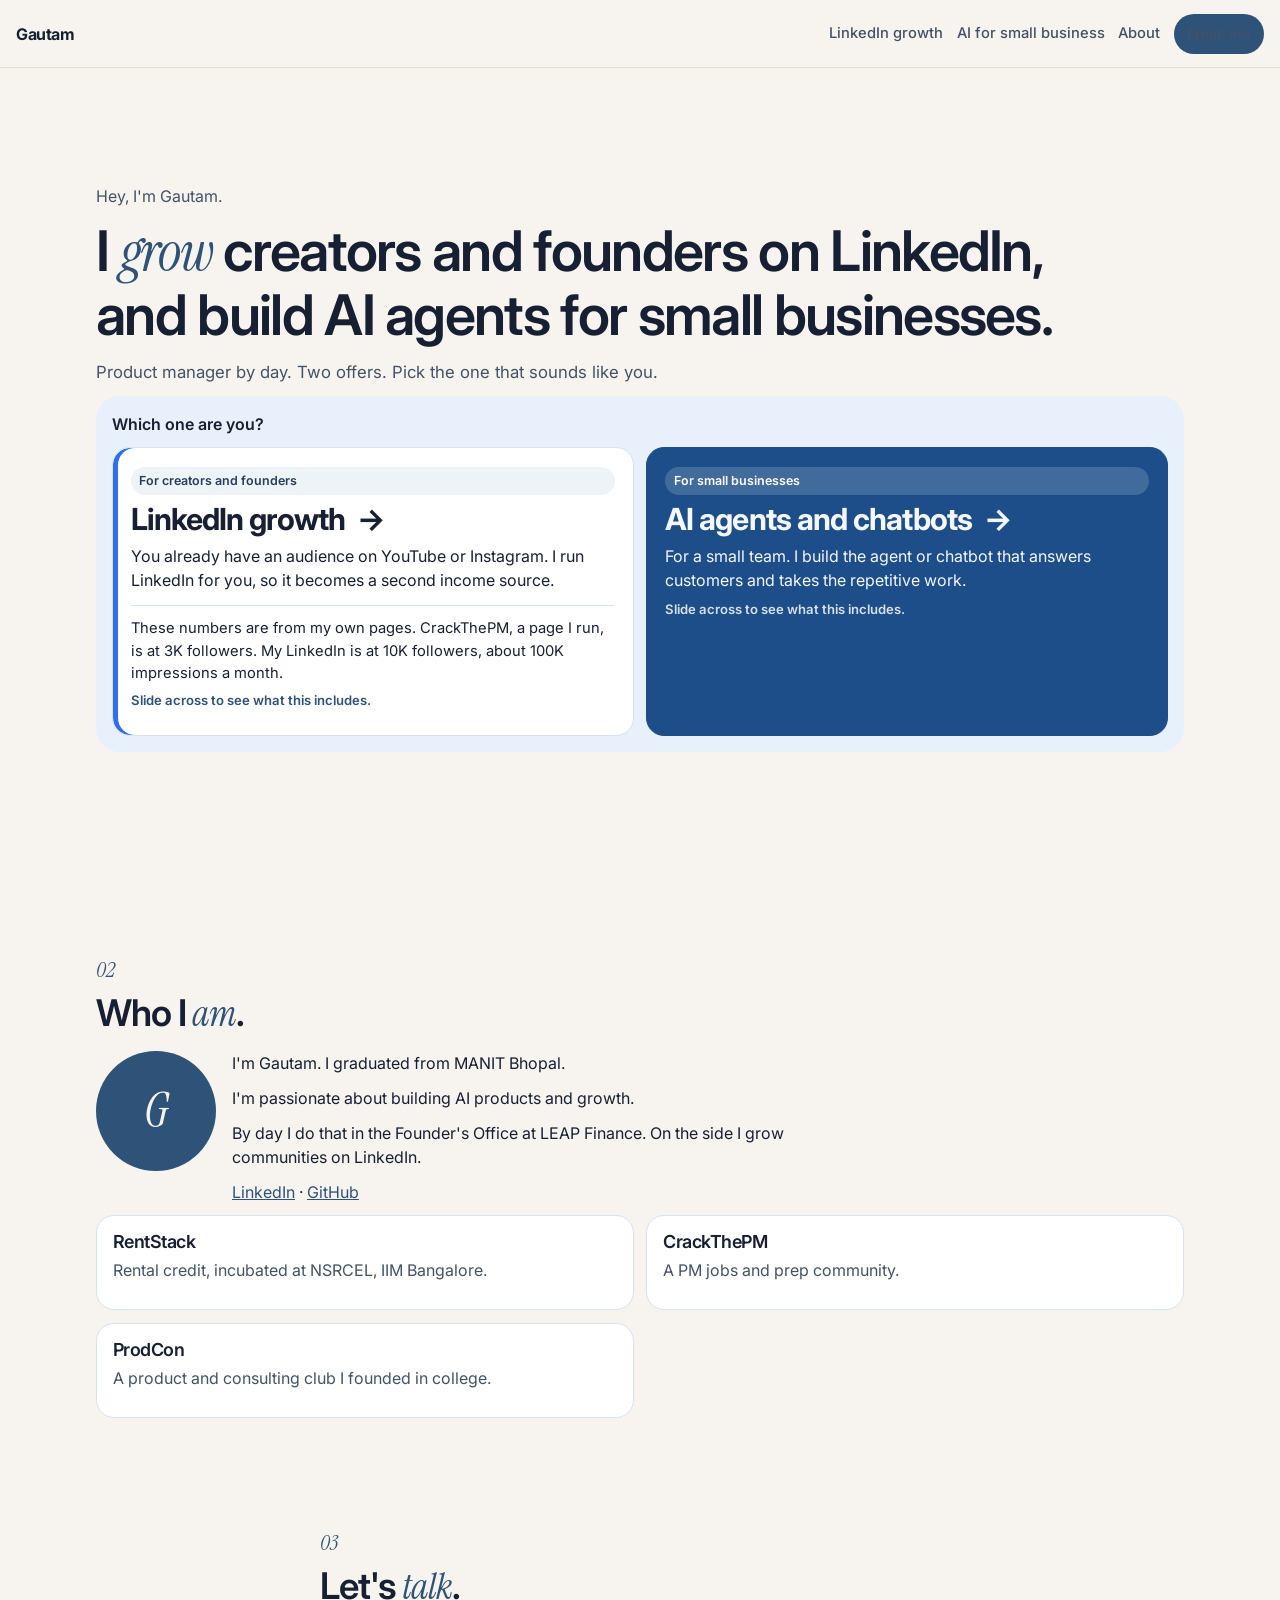
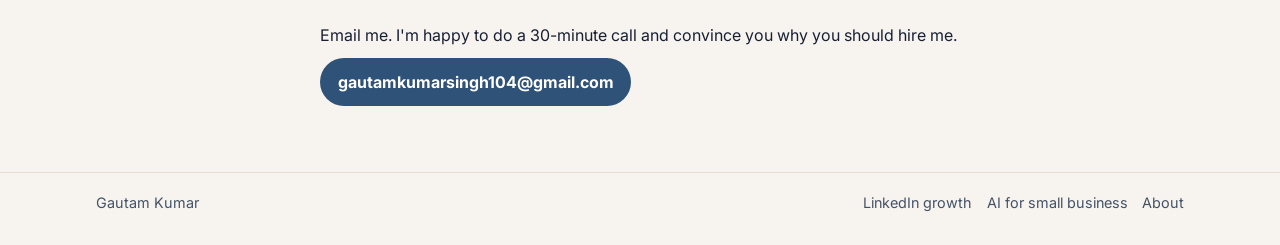
==== commit 5774f59b: "Make the two offers easier to tell apart, and say who the numbers belong to. Co-authored-by: Cursor " ====
--- a/index.html
+++ b/index.html
@@ -38,49 +38,36 @@
       <div class="wrap">
         <p class="eyebrow">Hey, I'm Gautam.</p>
         <h1>I <em>grow</em> creators and founders on LinkedIn, and build AI agents for small businesses.</h1>
-        <p class="lede">Product manager by day. I took CrackThePM from zero to 3K followers and 79K impressions in 30 days, in two months.</p>
-        <p class="ask">Which one are you?</p>
-        <div class="doors">
-          <a class="door" href="linkedin.html">
-            <span class="mini">For creators and founders</span>
-            <strong>LinkedIn growth <span class="arrow" aria-hidden="true">→</span></strong>
-            <span>You have an audience on YouTube or Instagram. The trust is already built, so you start ahead. Add LinkedIn as a second income source.</span>
-            <span class="tags">
-              <span class="tag">B2B deals</span>
-              <span class="tag">Sponsorships</span>
-              <span class="tag">Thought leadership</span>
-              <span class="tag">Hiring and customers</span>
-            </span>
-          </a>
-          <a class="door" href="build.html">
-            <span class="mini">For small businesses</span>
-            <strong>AI agents and chatbots <span class="arrow" aria-hidden="true">→</span></strong>
-            <span>Answer customers, follow up on leads and automate repetitive work. Built for agencies, retail and local businesses.</span>
-            <span class="tags">
-              <span class="tag">Agents</span>
-              <span class="tag">Chatbots</span>
-              <span class="tag">Automations</span>
-              <span class="tag">Workflow fixes</span>
-            </span>
-          </a>
-        </div>
-        <div class="proofbar">
-          <a class="metric" href="https://www.linkedin.com/company/cracktheproduct/">
-            <b class="num">3K</b>
-            <span>followers. CrackThePM, 2 months.</span>
-          </a>
-          <a class="metric" href="https://www.linkedin.com/company/cracktheproduct/">
-            <b class="num">79K</b>
-            <span>impressions in 30 days.</span>
-          </a>
-          <a class="metric" href="https://www.linkedin.com/company/cracktheproduct/">
-            <b class="num">500+</b>
-            <span>WhatsApp members.</span>
-          </a>
-          <a class="metric" href="https://www.linkedin.com/in/gautam-kumar1/">
-            <b class="num">10K</b>
-            <span>followers on my LinkedIn.</span>
-          </a>
+        <p class="lede">Product manager by day. Two offers. Pick the one that sounds like you.</p>
+        <div class="choice">
+          <p class="ask">Which one are you?</p>
+          <div class="doors">
+            <a class="door door-in" href="linkedin.html">
+              <span class="mini">For creators and founders</span>
+              <strong>LinkedIn growth <span class="arrow" aria-hidden="true">→</span></strong>
+              <span class="door-body">You already have an audience on YouTube or Instagram. I run LinkedIn for you, so it becomes a second income source.</span>
+              <span class="mine">These numbers are from my own pages. CrackThePM, a page I run, is at 3K followers. My LinkedIn is at 10K followers, about 100K impressions a month.</span>
+              <span class="peek">Slide across to see what this includes.</span>
+              <span class="tags">
+                <span class="tag">B2B deals</span>
+                <span class="tag">Sponsorships</span>
+                <span class="tag">Thought leadership</span>
+                <span class="tag">Hiring and customers</span>
+              </span>
+            </a>
+            <a class="door door-ai" href="build.html">
+              <span class="mini">For small businesses</span>
+              <strong>AI agents and chatbots <span class="arrow" aria-hidden="true">→</span></strong>
+              <span class="door-body">For a small team. I build the agent or chatbot that answers customers and takes the repetitive work.</span>
+              <span class="peek">Slide across to see what this includes.</span>
+              <span class="tags">
+                <span class="tag">Agents</span>
+                <span class="tag">Chatbots</span>
+                <span class="tag">Automations</span>
+                <span class="tag">Workflow fixes</span>
+              </span>
+            </a>
+          </div>
         </div>
       </div>
     </section>
@@ -88,13 +75,13 @@
     <section id="about">
       <div class="wrap">
         <p class="idx">02</p>
-        <h2>A bit about <em>me</em>.</h2>
+        <h2>Who I <em>am</em>.</h2>
         <div class="about-grid">
           <div class="monogram" aria-hidden="true">G</div>
           <div class="narrow">
-            <p>I'm Gautam, final-year at MANIT Bhopal.</p>
-            <p>By day I build AI products in the Founder's Office at LEAP Finance.</p>
-            <p>On the side I grow communities on LinkedIn.</p>
+            <p>I'm Gautam. I graduated from MANIT Bhopal.</p>
+            <p>I'm passionate about building AI products and growth.</p>
+            <p>By day I do that in the Founder's Office at LEAP Finance. On the side I grow communities on LinkedIn.</p>
             <p><a href="https://www.linkedin.com/in/gautam-kumar1/">LinkedIn</a> · <a href="https://github.com/PMwithgautam">GitHub</a></p>
           </div>
         </div>
--- a/style.css
+++ b/style.css
@@ -152,9 +152,16 @@
   margin-top: 1rem;
 }
 
+.choice {
+  margin-top: 0.4rem;
+  padding: 1rem;
+  background: #e7f0fb;
+  border-radius: 24px;
+}
+
 .door, .card, .metric, .tile, .step {
-  background: var(--card);
-  border: 1px solid var(--line);
+  background: #fff;
+  border: 1px solid #d5e3f2;
   border-radius: 18px;
 }
 
@@ -163,10 +170,45 @@
   flex-direction: column;
   gap: 0.45rem;
   padding: 1.2rem 1.1rem 1.05rem;
-  color: inherit;
+  color: var(--ink);
   text-decoration: none;
   min-height: 100%;
 }
+
+.door-in { box-shadow: inset 5px 0 0 #2f6fed; }
+
+.door-ai {
+  background: #1d4e89;
+  border-color: #1d4e89;
+  color: #f4f8fc;
+}
+
+.door-ai .mini,
+.door-ai .tag {
+  background: rgba(255, 255, 255, 0.16);
+  color: #fff;
+}
+
+.door-ai .peek { color: rgba(255, 255, 255, 0.82); }
+
+.door-body { color: inherit; }
+
+.peek {
+  color: var(--accent);
+  font-size: 0.82rem;
+  font-weight: 600;
+}
+
+.mine {
+  display: block;
+  margin: 0.35rem 0 0;
+  padding-top: 0.7rem;
+  border-top: 1px solid #d5e3f2;
+  color: var(--ink);
+  font-size: 0.92rem;
+}
+
+.mine a { font-weight: 650; font-weight: 700; }
 
 .door strong {
   font-size: clamp(1.45rem, 4vw, 1.9rem);
@@ -401,14 +443,34 @@
 .js .reveal.in { opacity: 1; transform: none; transition: opacity 0.5s ease, transform 0.5s ease; }
 
 @media (hover: hover) {
+  .door .tags {
+    max-height: 0;
+    margin: 0;
+    opacity: 0;
+    overflow: hidden;
+    transform: translateY(8px);
+    transition: max-height 0.28s ease, opacity 0.28s ease, transform 0.28s ease;
+  }
+  .door:hover .tags,
+  .door:focus-visible .tags {
+    max-height: 8rem;
+    opacity: 1;
+    transform: none;
+  }
+  .door:hover .peek,
+  .door:focus-visible .peek { display: none; }
   .door, .card, .metric, .tile, .step {
     transition: transform 0.18s ease, box-shadow 0.18s ease;
   }
   .door:hover, .card:hover, .metric:hover {
     transform: translateY(-4px);
-    box-shadow: 0 14px 30px rgba(23, 32, 51, 0.08);
+    box-shadow: 0 16px 34px rgba(29, 78, 137, 0.16);
   }
   .door:hover .arrow { animation: none; transform: translateX(8px); }
+}
+
+@media (hover: none) {
+  .peek { display: none; }
 }
 
 @media (min-width: 52rem) {
@@ -425,6 +487,7 @@
 @media (prefers-reduced-motion: reduce) {
   html { scroll-behavior: auto; }
   .arrow { animation: none; }
+  .door .tags { max-height: none; opacity: 1; transform: none; transition: none; }
   .js .reveal, .js .reveal.in { opacity: 1; transform: none; transition: none; }
   .door, .card, .metric { transition: none; }
 }
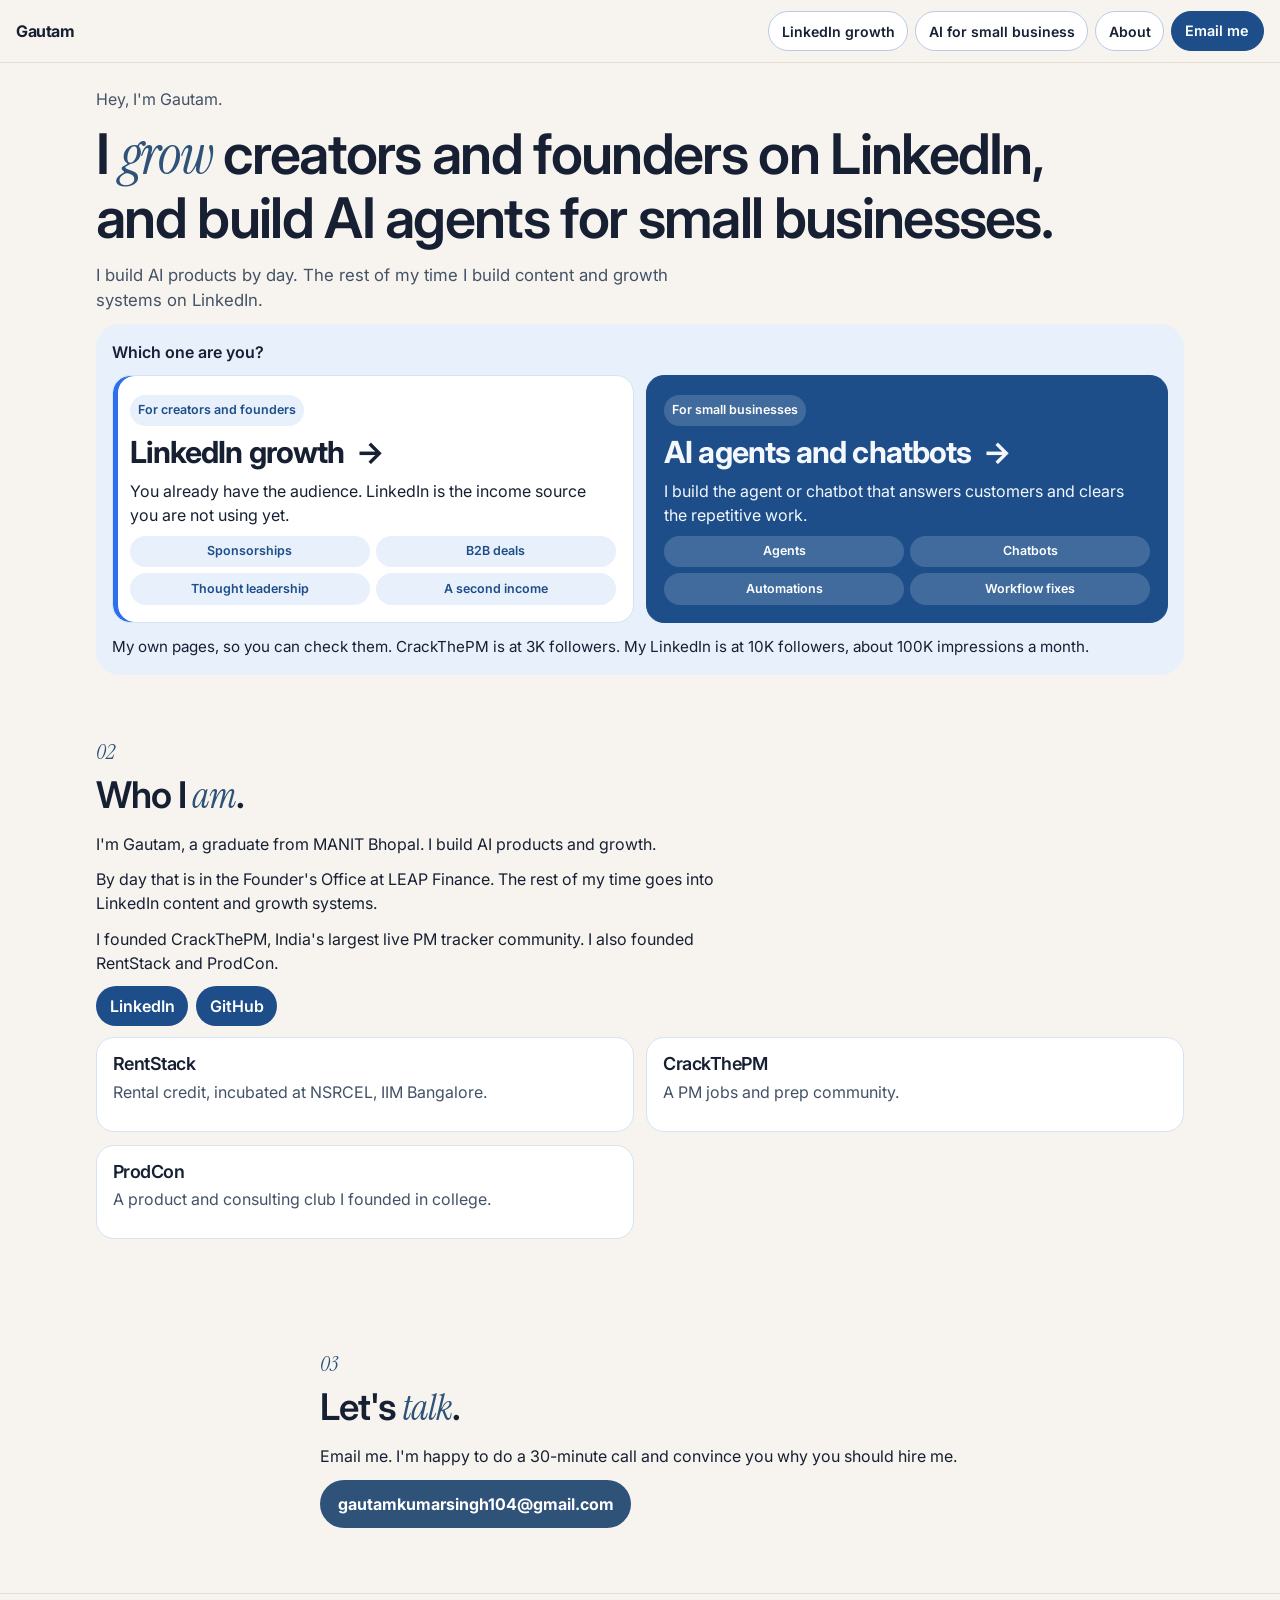
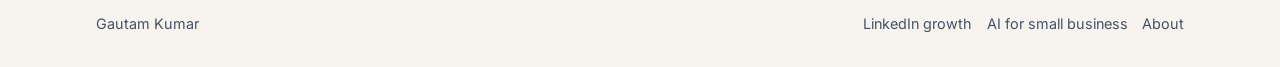
==== commit ade199dd: "Make the two paths even and rewrite LinkedIn around the income a visitor is missing. Co-authored-by:" ====
--- a/index.html
+++ b/index.html
@@ -38,28 +38,25 @@
       <div class="wrap">
         <p class="eyebrow">Hey, I'm Gautam.</p>
         <h1>I <em>grow</em> creators and founders on LinkedIn, and build AI agents for small businesses.</h1>
-        <p class="lede">Product manager by day. Two offers. Pick the one that sounds like you.</p>
+        <p class="lede">I build AI products by day. The rest of my time I build content and growth systems on LinkedIn.</p>
         <div class="choice">
           <p class="ask">Which one are you?</p>
           <div class="doors">
             <a class="door door-in" href="linkedin.html">
               <span class="mini">For creators and founders</span>
               <strong>LinkedIn growth <span class="arrow" aria-hidden="true">→</span></strong>
-              <span class="door-body">You already have an audience on YouTube or Instagram. I run LinkedIn for you, so it becomes a second income source.</span>
-              <span class="mine">These numbers are from my own pages. CrackThePM, a page I run, is at 3K followers. My LinkedIn is at 10K followers, about 100K impressions a month.</span>
-              <span class="peek">Slide across to see what this includes.</span>
+              <span class="door-body">You already have the audience. LinkedIn is the income source you are not using yet.</span>
               <span class="tags">
+                <span class="tag">Sponsorships</span>
                 <span class="tag">B2B deals</span>
-                <span class="tag">Sponsorships</span>
                 <span class="tag">Thought leadership</span>
-                <span class="tag">Hiring and customers</span>
+                <span class="tag">A second income</span>
               </span>
             </a>
             <a class="door door-ai" href="build.html">
               <span class="mini">For small businesses</span>
               <strong>AI agents and chatbots <span class="arrow" aria-hidden="true">→</span></strong>
-              <span class="door-body">For a small team. I build the agent or chatbot that answers customers and takes the repetitive work.</span>
-              <span class="peek">Slide across to see what this includes.</span>
+              <span class="door-body">I build the agent or chatbot that answers customers and clears the repetitive work.</span>
               <span class="tags">
                 <span class="tag">Agents</span>
                 <span class="tag">Chatbots</span>
@@ -68,6 +65,7 @@
               </span>
             </a>
           </div>
+          <p class="mine">My own pages, so you can check them. CrackThePM is at 3K followers. My LinkedIn is at 10K followers, about 100K impressions a month.</p>
         </div>
       </div>
     </section>
@@ -76,14 +74,11 @@
       <div class="wrap">
         <p class="idx">02</p>
         <h2>Who I <em>am</em>.</h2>
-        <div class="about-grid">
-          <div class="monogram" aria-hidden="true">G</div>
-          <div class="narrow">
-            <p>I'm Gautam. I graduated from MANIT Bhopal.</p>
-            <p>I'm passionate about building AI products and growth.</p>
-            <p>By day I do that in the Founder's Office at LEAP Finance. On the side I grow communities on LinkedIn.</p>
-            <p><a href="https://www.linkedin.com/in/gautam-kumar1/">LinkedIn</a> · <a href="https://github.com/PMwithgautam">GitHub</a></p>
-          </div>
+        <div class="narrow">
+          <p>I'm Gautam, a graduate from MANIT Bhopal. I build AI products and growth.</p>
+          <p>By day that is in the Founder's Office at LEAP Finance. The rest of my time goes into LinkedIn content and growth systems.</p>
+          <p>I founded CrackThePM, India's largest live PM tracker community. I also founded RentStack and ProdCon.</p>
+          <p class="links"><a href="https://www.linkedin.com/in/gautam-kumar1/">LinkedIn</a> <a href="https://github.com/PMwithgautam">GitHub</a></p>
         </div>
         <div class="cards">
           <article class="card">
--- a/style.css
+++ b/style.css
@@ -77,12 +77,10 @@
   flex-wrap: wrap;
   align-items: center;
   justify-content: space-between;
-  gap: 0.55rem 1rem;
-  min-height: var(--header);
-  padding: 0.65rem 1rem;
-  background: rgba(247, 244, 239, 0.92);
+  gap: 0.55rem 0.75rem;
+  padding: 0.7rem 1rem;
+  background: #f7f4ef;
   border-bottom: 1px solid var(--line);
-  backdrop-filter: blur(12px);
 }
 
 .brand {
@@ -97,18 +95,39 @@
   display: flex;
   flex-wrap: wrap;
   align-items: center;
-  gap: 0.35rem 0.85rem;
+  gap: 0.4rem;
 }
 
 .nav a {
-  color: var(--muted);
+  display: inline-flex;
+  align-items: center;
+  justify-content: center;
+  min-height: 40px;
+  padding: 0.35rem 0.8rem;
+  border: 1px solid #b9cbe0;
+  border-radius: 999px;
+  background: #fff;
+  color: var(--ink);
   text-decoration: none;
-  font-size: 0.92rem;
-  font-weight: 500;
-}
-
-.nav a.is-current { color: var(--ink); font-weight: 700; }
+  font-size: 0.88rem;
+  font-weight: 650;
+  font-weight: 600;
+}
+
+.nav a.is-current {
+  background: #1d4e89;
+  border-color: #1d4e89;
+  color: #fff;
+}
 .nav a:hover { color: var(--ink); }
+.nav a.is-current:hover,
+.nav a.btn,
+.nav a.btn:hover {
+  background: #1d4e89;
+  border-color: #1d4e89;
+  color: #fff;
+}
+.nav a.btn:hover { background: #163a66; }
 
 .wrap { width: min(100% - 2.4rem, 68rem); margin-inline: auto; }
 .narrow { max-width: 40rem; }
@@ -116,10 +135,9 @@
 section { padding: 3.4rem 0; scroll-margin-top: 5rem; }
 
 .hero, .gate {
-  min-height: calc(100svh - var(--header));
-  display: flex;
-  align-items: center;
-  padding-top: 1.4rem;
+  display: block;
+  padding-top: 1.5rem;
+  padding-bottom: 0.4rem;
 }
 
 .eyebrow {
@@ -168,11 +186,11 @@
 .door {
   display: flex;
   flex-direction: column;
-  gap: 0.45rem;
-  padding: 1.2rem 1.1rem 1.05rem;
+  gap: 0.55rem;
+  padding: 1.15rem 1.05rem 1.05rem;
   color: var(--ink);
   text-decoration: none;
-  min-height: 100%;
+  height: 100%;
 }
 
 .door-in { box-shadow: inset 5px 0 0 #2f6fed; }
@@ -201,11 +219,23 @@
 
 .mine {
   display: block;
-  margin: 0.35rem 0 0;
-  padding-top: 0.7rem;
-  border-top: 1px solid #d5e3f2;
+  margin: 0.85rem 0 0;
   color: var(--ink);
-  font-size: 0.92rem;
+  font-size: 0.95rem;
+}
+
+.links { display: flex; flex-wrap: wrap; gap: 0.5rem; }
+.links a {
+  display: inline-flex;
+  align-items: center;
+  min-height: 40px;
+  padding: 0.35rem 0.85rem;
+  border-radius: 999px;
+  background: #1d4e89;
+  color: #fff;
+  text-decoration: none;
+  font-weight: 650;
+  font-weight: 600;
 }
 
 .mine a { font-weight: 650; font-weight: 700; }
@@ -216,18 +246,29 @@
   line-height: 1.15;
 }
 
-.chip-row, .tags { display: flex; flex-wrap: wrap; gap: 0.4rem; }
+.chip-row { display: flex; flex-wrap: wrap; gap: 0.4rem; }
+
+.tags {
+  display: grid;
+  grid-template-columns: 1fr 1fr;
+  gap: 0.4rem;
+  margin-top: auto;
+}
 
 .tag, .mini {
   display: inline-flex;
   align-items: center;
-  padding: 0.28rem 0.55rem;
+  justify-content: center;
+  padding: 0.4rem 0.5rem;
   border-radius: 999px;
-  background: #eef3f8;
-  color: var(--accent-dark);
+  background: #e7f0fb;
+  color: #1d4e89;
   font-size: 0.78rem;
   font-weight: 600;
-}
+  text-align: center;
+}
+
+.mini { justify-content: flex-start; width: fit-content; }
 
 .arrow {
   display: inline-block;
@@ -340,7 +381,11 @@
   min-height: 52px;
 }
 
-.acc-body, .case-body { display: none; padding: 0.2rem 0.2rem 0.8rem; }
+.acc-body, .case-body {
+  display: none;
+  padding: 0.15rem 1rem 0.95rem;
+  overflow: visible;
+}
 .acc-btn.is-open + .acc-body, .case-btn.is-open + .case-body { display: block; }
 .acc + .acc, .case + .case, .tile + .tile { margin-top: 0.55rem; }
 
@@ -367,17 +412,18 @@
 
 .shot {
   margin: 0;
-  padding: 0.45rem;
+  width: min(100%, 13.5rem);
+  padding: 0.35rem;
   background: #fff;
   border: 1px solid var(--line);
-  border-radius: 18px;
+  border-radius: 16px;
 }
 
 .shot img {
   width: 100%;
-  aspect-ratio: 4 / 3;
+  height: 9.5rem;
   object-fit: cover;
-  object-position: center 16%;
+  object-position: center 18%;
   border-radius: 12px;
 }
 
@@ -442,23 +488,20 @@
 .js .reveal { opacity: 0; transform: translateY(10px); }
 .js .reveal.in { opacity: 1; transform: none; transition: opacity 0.5s ease, transform 0.5s ease; }
 
+.point b {
+  display: block;
+  margin-bottom: 0.35rem;
+  color: #1d4e89;
+  font-family: var(--serif);
+  font-style: italic;
+  font-size: 1.45rem;
+  font-weight: 400;
+}
+
+.cards { align-items: stretch; }
+.point, .why-card { height: 100%; }
+
 @media (hover: hover) {
-  .door .tags {
-    max-height: 0;
-    margin: 0;
-    opacity: 0;
-    overflow: hidden;
-    transform: translateY(8px);
-    transition: max-height 0.28s ease, opacity 0.28s ease, transform 0.28s ease;
-  }
-  .door:hover .tags,
-  .door:focus-visible .tags {
-    max-height: 8rem;
-    opacity: 1;
-    transform: none;
-  }
-  .door:hover .peek,
-  .door:focus-visible .peek { display: none; }
   .door, .card, .metric, .tile, .step {
     transition: transform 0.18s ease, box-shadow 0.18s ease;
   }
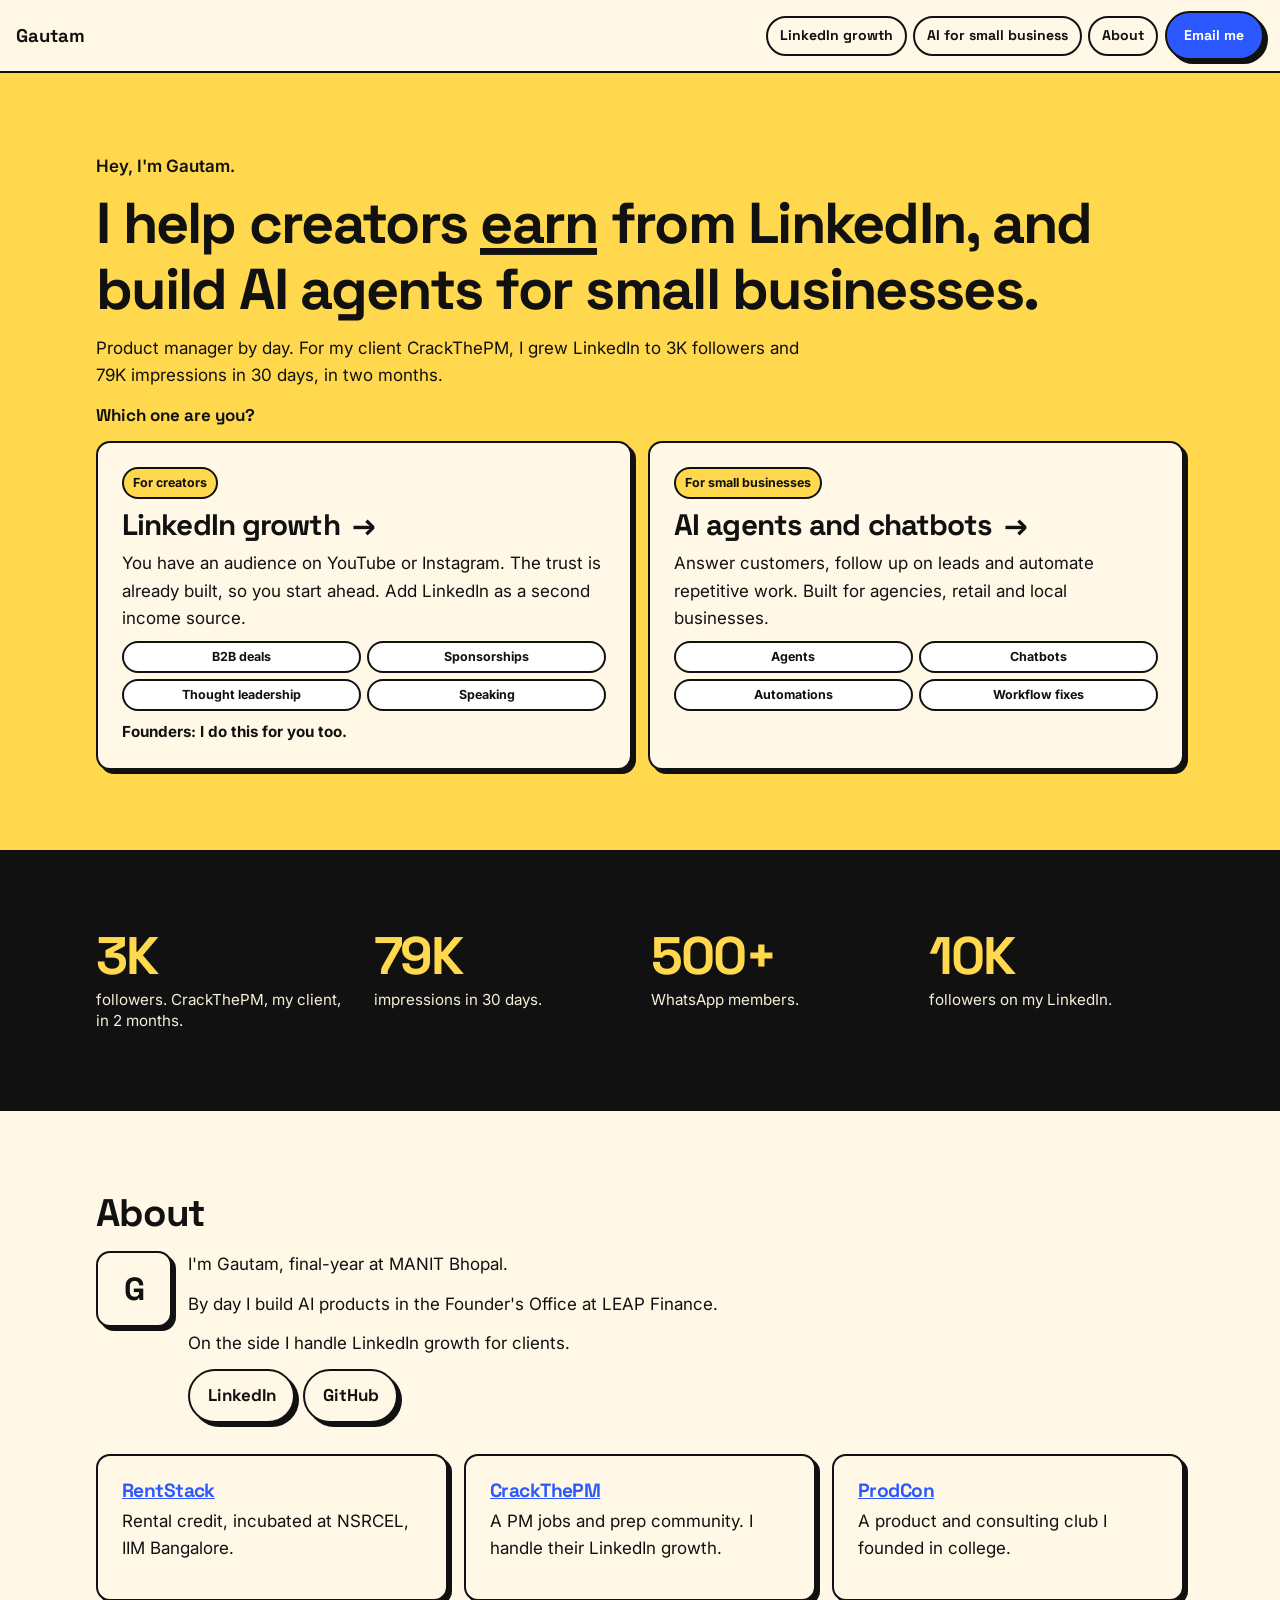
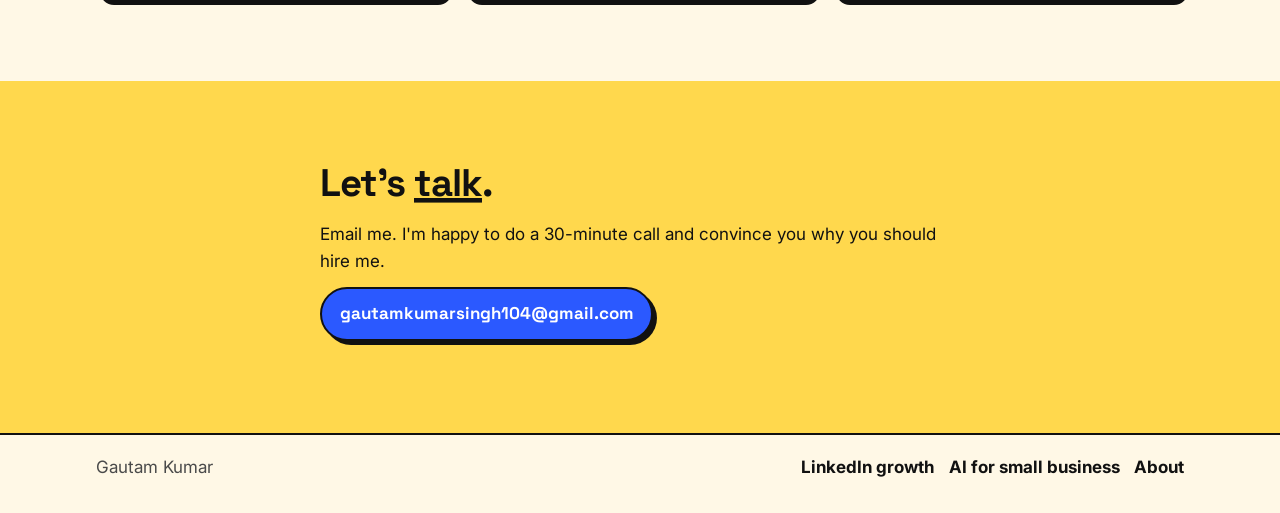
==== commit 86869994: "Rebuild the site in yellow, cream, and black, and treat CrackThePM as a client. Co-authored-by: Curs" ====
--- a/index.html
+++ b/index.html
@@ -3,21 +3,21 @@
 <head>
   <meta charset="utf-8">
   <meta name="viewport" content="width=device-width, initial-scale=1">
-  <title>Gautam Kumar | LinkedIn growth for creators and founders. AI agents for small businesses.</title>
-  <meta name="description" content="I help creators and founders grow on LinkedIn, and I build AI agents and chatbots for small businesses. Product manager. CrackThePM: 3K followers and 79K impressions in 30 days.">
+  <title>Gautam Kumar | LinkedIn growth for creators. AI agents for small businesses.</title>
+  <meta name="description" content="I help creators turn their audience into a second income source on LinkedIn, and I build AI agents and chatbots for small businesses. Client CrackThePM: 3K followers and 79K impressions in 30 days.">
   <link rel="canonical" href="https://pmwithgautam.github.io/">
   <meta property="og:type" content="website">
-  <meta property="og:title" content="Gautam Kumar | LinkedIn growth for creators and founders. AI agents for small businesses.">
-  <meta property="og:description" content="I help creators and founders grow on LinkedIn, and I build AI agents and chatbots for small businesses. Product manager. CrackThePM: 3K followers and 79K impressions in 30 days.">
+  <meta property="og:title" content="Gautam Kumar | LinkedIn growth for creators. AI agents for small businesses.">
+  <meta property="og:description" content="I help creators turn their audience into a second income source on LinkedIn, and I build AI agents and chatbots for small businesses. Client CrackThePM: 3K followers and 79K impressions in 30 days.">
   <meta property="og:url" content="https://pmwithgautam.github.io/">
   <meta property="og:image" content="https://pmwithgautam.github.io/og.png">
   <meta name="twitter:card" content="summary_large_image">
-  <meta name="twitter:title" content="Gautam Kumar | LinkedIn growth for creators and founders. AI agents for small businesses.">
-  <meta name="twitter:description" content="I help creators and founders grow on LinkedIn, and I build AI agents and chatbots for small businesses. Product manager. CrackThePM: 3K followers and 79K impressions in 30 days.">
+  <meta name="twitter:title" content="Gautam Kumar | LinkedIn growth for creators. AI agents for small businesses.">
+  <meta name="twitter:description" content="I help creators turn their audience into a second income source on LinkedIn, and I build AI agents and chatbots for small businesses. Client CrackThePM: 3K followers and 79K impressions in 30 days.">
   <meta name="twitter:image" content="https://pmwithgautam.github.io/og.png">
   <link rel="preconnect" href="https://fonts.googleapis.com">
   <link rel="preconnect" href="https://fonts.gstatic.com" crossorigin>
-  <link href="https://fonts.googleapis.com/css2?family=Instrument+Serif:ital@1&family=Inter:wght@400;500;600;700&display=swap" rel="stylesheet">
+  <link href="https://fonts.googleapis.com/css2?family=Inter:wght@400;600;700&amp;family=Space+Grotesk:wght@500;700&amp;display=swap" rel="stylesheet">
   <link rel="stylesheet" href="style.css">
   <script>document.documentElement.classList.add("js");</script>
 </head>
@@ -34,60 +34,86 @@
     </nav>
   </header>
   <main id="main">
-    <section class="gate">
+    <section class="band-yellow">
       <div class="wrap">
         <p class="eyebrow">Hey, I'm Gautam.</p>
-        <h1>I <em>grow</em> creators and founders on LinkedIn, and build AI agents for small businesses.</h1>
-        <p class="lede">I build AI products by day. The rest of my time I build content and growth systems on LinkedIn.</p>
-        <div class="choice">
-          <p class="ask">Which one are you?</p>
-          <div class="doors">
-            <a class="door door-in" href="linkedin.html">
-              <span class="mini">For creators and founders</span>
-              <strong>LinkedIn growth <span class="arrow" aria-hidden="true">→</span></strong>
-              <span class="door-body">You already have the audience. LinkedIn is the income source you are not using yet.</span>
-              <span class="tags">
-                <span class="tag">Sponsorships</span>
-                <span class="tag">B2B deals</span>
-                <span class="tag">Thought leadership</span>
-                <span class="tag">A second income</span>
-              </span>
-            </a>
-            <a class="door door-ai" href="build.html">
-              <span class="mini">For small businesses</span>
-              <strong>AI agents and chatbots <span class="arrow" aria-hidden="true">→</span></strong>
-              <span class="door-body">I build the agent or chatbot that answers customers and clears the repetitive work.</span>
-              <span class="tags">
-                <span class="tag">Agents</span>
-                <span class="tag">Chatbots</span>
-                <span class="tag">Automations</span>
-                <span class="tag">Workflow fixes</span>
-              </span>
-            </a>
-          </div>
-          <p class="mine">My own pages, so you can check them. CrackThePM is at 3K followers. My LinkedIn is at 10K followers, about 100K impressions a month.</p>
+        <h1>I help creators <span class="mark">earn</span> from LinkedIn, and build AI agents for small businesses.</h1>
+        <p>Product manager by day. For my client CrackThePM, I grew LinkedIn to 3K followers and 79K impressions in 30 days, in two months.</p>
+        <p class="ask">Which one are you?</p>
+        <div class="grid grid-2">
+          <a class="door" href="linkedin.html">
+            <span class="mini">For creators</span>
+            <strong>LinkedIn growth <span class="arrow" aria-hidden="true">→</span></strong>
+            <span>You have an audience on YouTube or Instagram. The trust is already built, so you start ahead. Add LinkedIn as a second income source.</span>
+            <span class="tags">
+              <span class="tag">B2B deals</span>
+              <span class="tag">Sponsorships</span>
+              <span class="tag">Thought leadership</span>
+              <span class="tag">Speaking</span>
+            </span>
+            <span class="door-foot">Founders: I do this for you too.</span>
+          </a>
+          <a class="door" href="build.html">
+            <span class="mini">For small businesses</span>
+            <strong>AI agents and chatbots <span class="arrow" aria-hidden="true">→</span></strong>
+            <span>Answer customers, follow up on leads and automate repetitive work. Built for agencies, retail and local businesses.</span>
+            <span class="tags">
+              <span class="tag">Agents</span>
+              <span class="tag">Chatbots</span>
+              <span class="tag">Automations</span>
+              <span class="tag">Workflow fixes</span>
+            </span>
+          </a>
         </div>
       </div>
     </section>
 
-    <section id="about">
+    <section class="band-black">
       <div class="wrap">
-        <p class="idx">02</p>
-        <h2>Who I <em>am</em>.</h2>
-        <div class="narrow">
-          <p>I'm Gautam, a graduate from MANIT Bhopal. I build AI products and growth.</p>
-          <p>By day that is in the Founder's Office at LEAP Finance. The rest of my time goes into LinkedIn content and growth systems.</p>
-          <p>I founded CrackThePM, India's largest live PM tracker community. I also founded RentStack and ProdCon.</p>
-          <p class="links"><a href="https://www.linkedin.com/in/gautam-kumar1/">LinkedIn</a> <a href="https://github.com/PMwithgautam">GitHub</a></p>
+        <div class="stats">
+          <a class="stat" href="https://www.linkedin.com/company/cracktheproduct/">
+            <b>3K</b>
+            <span>followers. CrackThePM, my client, in 2 months.</span>
+          </a>
+          <a class="stat" href="https://www.linkedin.com/company/cracktheproduct/">
+            <b>79K</b>
+            <span>impressions in 30 days.</span>
+          </a>
+          <a class="stat" href="https://www.linkedin.com/company/cracktheproduct/">
+            <b>500+</b>
+            <span>WhatsApp members.</span>
+          </a>
+          <a class="stat" href="https://www.linkedin.com/in/gautam-kumar1/">
+            <b>10K</b>
+            <span>followers on my LinkedIn.</span>
+          </a>
         </div>
-        <div class="cards">
+      </div>
+    </section>
+
+    <section class="band-cream" id="about">
+      <div class="wrap">
+        <h2>About</h2>
+        <div class="about-row">
+          <div class="mono" aria-hidden="true">G</div>
+          <div>
+            <p>I'm Gautam, final-year at MANIT Bhopal.</p>
+            <p>By day I build AI products in the Founder's Office at LEAP Finance.</p>
+            <p>On the side I handle LinkedIn growth for clients.</p>
+            <p class="link-row">
+              <a class="btn btn-ghost" href="https://www.linkedin.com/in/gautam-kumar1/">LinkedIn</a>
+              <a class="btn btn-ghost" href="https://github.com/PMwithgautam">GitHub</a>
+            </p>
+          </div>
+        </div>
+        <div class="grid grid-3">
           <article class="card">
             <h3><a href="https://rentstack-orcin.vercel.app/">RentStack</a></h3>
             <p>Rental credit, incubated at NSRCEL, IIM Bangalore.</p>
           </article>
           <article class="card">
             <h3><a href="https://www.linkedin.com/company/cracktheproduct/">CrackThePM</a></h3>
-            <p>A PM jobs and prep community.</p>
+            <p>A PM jobs and prep community. I handle their LinkedIn growth.</p>
           </article>
           <article class="card">
             <h3><a href="https://www.linkedin.com/company/prodcon-the-product-consulting-club-manit-bhopal%C2%A0-nit-b/">ProdCon</a></h3>
@@ -97,10 +123,9 @@
       </div>
     </section>
 
-    <section id="contact">
+    <section class="band-yellow" id="contact">
       <div class="wrap narrow">
-        <p class="idx">03</p>
-        <h2>Let's <em>talk</em>.</h2>
+        <h2>Let's <span class="mark">talk</span>.</h2>
         <p>Email me. I'm happy to do a 30-minute call and convince you why you should hire me.</p>
         <p><a class="btn" href="mailto:gautamkumarsingh104@gmail.com">gautamkumarsingh104@gmail.com</a></p>
       </div>
--- a/style.css
+++ b/style.css
@@ -1,14 +1,11 @@
 :root {
-  --bg: #f7f4ef;
-  --ink: #172033;
-  --muted: #445266;
-  --card: #fffcf8;
-  --line: #e5ddd2;
-  --accent: #2f5278;
-  --accent-dark: #243f5c;
-  --gold: #f3d48a;
-  --header: 4.25rem;
-  --serif: "Instrument Serif", Georgia, serif;
+  --yellow: #FFD84D;
+  --ink: #111111;
+  --cream: #FFF8E6;
+  --blue: #2B59FF;
+  --white: #FFFFFF;
+  --muted: #4a4a4a;
+  --grotesk: "Space Grotesk", Inter, sans-serif;
   --sans: Inter, "Segoe UI", sans-serif;
 }
 
@@ -20,53 +17,71 @@
 
 body {
   margin: 0;
-  background: var(--bg);
+  background: var(--cream);
   color: var(--ink);
   font-family: var(--sans);
-  font-size: 1rem;
-  line-height: 1.5;
-  text-rendering: optimizeLegibility;
+  font-size: 1.0625rem;
+  line-height: 1.6;
 }
 
 img { max-width: 100%; display: block; }
 
-h1, h2, h3 { text-wrap: balance; letter-spacing: -0.03em; line-height: 1.12; font-weight: 600; }
-h1 { margin: 0 0 0.8rem; font-size: clamp(2rem, 8vw, 3.5rem); }
-h2 { margin: 0.2rem 0 1rem; font-size: clamp(1.55rem, 4.5vw, 2.3rem); }
-h3 { margin: 0 0 0.35rem; font-size: 1.12rem; }
-p { margin: 0 0 0.7rem; text-wrap: pretty; }
-
-a { color: var(--accent); }
-a:hover { color: var(--accent-dark); }
-
-em {
-  font-family: var(--serif);
-  font-style: italic;
-  font-weight: 400;
-  color: var(--accent);
-}
-
-:focus-visible { outline: 2px solid var(--accent); outline-offset: 3px; }
+h1, h2, h3 {
+  font-family: var(--grotesk);
+  font-weight: 700;
+  letter-spacing: -0.03em;
+  line-height: 1.15;
+  text-wrap: balance;
+}
+
+h1 { margin: 0 0 0.8rem; font-size: clamp(2.15rem, 7vw, 3.6rem); }
+h2 { margin: 0 0 1rem; font-size: clamp(1.7rem, 4vw, 2.4rem); }
+h3 { margin: 0 0 0.4rem; font-size: 1.2rem; }
+p { margin: 0 0 0.75rem; max-width: 65ch; }
+
+a { color: var(--blue); }
+a:hover { color: #1a3fd4; }
+
+.mark {
+  background-image: linear-gradient(var(--ink), var(--ink));
+  background-repeat: no-repeat;
+  background-position: 0 92%;
+  background-size: 100% 0.12em;
+}
+
+.band-cream .mark {
+  background-image: linear-gradient(var(--blue), var(--blue));
+  background-position: 0 82%;
+  background-size: 100% 0.42em;
+}
+
+.band-black .mark {
+  background-image: linear-gradient(var(--yellow), var(--yellow));
+  background-position: 0 88%;
+  background-size: 100% 0.16em;
+}
+
+:focus-visible { outline: 3px solid var(--blue); outline-offset: 3px; }
 
 .skip {
   position: absolute;
   left: 1rem;
   top: -4rem;
-  background: white;
-  padding: 0.45rem 0.7rem;
-  border-radius: 8px;
+  background: var(--white);
+  color: var(--ink);
+  padding: 0.4rem 0.7rem;
   z-index: 50;
 }
-.skip:focus { top: 0.7rem; }
+.skip:focus { top: 0.6rem; }
 
 .progress {
   position: fixed;
   top: 0;
   left: 0;
   z-index: 40;
-  height: 3px;
+  height: 4px;
   width: 0;
-  background: var(--accent);
+  background: var(--blue);
 }
 
 .topbar {
@@ -77,18 +92,18 @@
   flex-wrap: wrap;
   align-items: center;
   justify-content: space-between;
-  gap: 0.55rem 0.75rem;
+  gap: 0.55rem 0.8rem;
   padding: 0.7rem 1rem;
-  background: #f7f4ef;
-  border-bottom: 1px solid var(--line);
+  background: var(--cream);
+  border-bottom: 2px solid var(--ink);
 }
 
 .brand {
   color: var(--ink);
-  font-weight: 650;
-  font-weight: 700;
+  font-family: var(--grotesk);
+  font-weight: 700;
+  font-size: 1.15rem;
   text-decoration: none;
-  letter-spacing: -0.03em;
 }
 
 .nav {
@@ -103,176 +118,96 @@
   align-items: center;
   justify-content: center;
   min-height: 40px;
-  padding: 0.35rem 0.8rem;
-  border: 1px solid #b9cbe0;
+  padding: 0.3rem 0.75rem;
+  border: 2px solid var(--ink);
   border-radius: 999px;
-  background: #fff;
-  color: var(--ink);
+  background: var(--cream);
+  color: var(--ink);
+  font-family: var(--grotesk);
+  font-size: 0.88rem;
+  font-weight: 700;
   text-decoration: none;
-  font-size: 0.88rem;
-  font-weight: 650;
-  font-weight: 600;
 }
 
 .nav a.is-current {
-  background: #1d4e89;
-  border-color: #1d4e89;
-  color: #fff;
-}
-.nav a:hover { color: var(--ink); }
-.nav a.is-current:hover,
-.nav a.btn,
-.nav a.btn:hover {
-  background: #1d4e89;
-  border-color: #1d4e89;
-  color: #fff;
-}
-.nav a.btn:hover { background: #163a66; }
-
-.wrap { width: min(100% - 2.4rem, 68rem); margin-inline: auto; }
+  background: var(--ink);
+  color: var(--yellow);
+}
+
+.wrap { width: min(100% - 2rem, 68rem); margin-inline: auto; }
 .narrow { max-width: 40rem; }
 
-section { padding: 3.4rem 0; scroll-margin-top: 5rem; }
-
-.hero, .gate {
-  display: block;
-  padding-top: 1.5rem;
-  padding-bottom: 0.4rem;
-}
-
-.eyebrow {
-  margin: 0 0 0.75rem;
-  color: var(--muted);
-  font-size: 1rem;
-}
-
-.lede { max-width: 38rem; color: var(--muted); font-size: 1.05rem; }
-.ask { color: var(--ink); font-weight: 600; }
-
-.idx {
-  display: block;
-  margin-bottom: 0.35rem;
-  color: var(--accent);
-  font-family: var(--serif);
-  font-style: italic;
-  font-size: 1.35rem;
-}
-
-.doors, .cards, .metrics, .tiles, .steps {
-  display: grid;
-  gap: 0.8rem;
-}
-
-.proofbar {
-  display: grid;
-  grid-template-columns: 1fr 1fr;
-  gap: 0.6rem;
-  margin-top: 1rem;
-}
-
-.choice {
-  margin-top: 0.4rem;
-  padding: 1rem;
-  background: #e7f0fb;
-  border-radius: 24px;
-}
-
-.door, .card, .metric, .tile, .step {
-  background: #fff;
-  border: 1px solid #d5e3f2;
-  border-radius: 18px;
+section { padding: 56px 0; scroll-margin-top: 5.5rem; }
+
+.band-yellow { background: var(--yellow); color: var(--ink); }
+.band-cream { background: var(--cream); color: var(--ink); }
+.band-black { background: var(--ink); color: var(--yellow); }
+.band-black p,
+.band-black .note { color: #f6efd8; }
+
+.eyebrow { margin: 0 0 0.6rem; font-weight: 600; }
+.ask { font-family: var(--grotesk); font-weight: 700; }
+
+.grid { display: grid; gap: 1rem; align-items: stretch; }
+.grid > * { min-width: 0; }
+
+.card,
+.door,
+.acc,
+.case,
+.mono {
+  background: var(--cream);
+  color: var(--ink);
+  border: 2px solid var(--ink);
+  border-radius: 14px;
+  box-shadow: 4px 4px 0 var(--ink);
+  padding: 24px;
 }
 
 .door {
   display: flex;
   flex-direction: column;
   gap: 0.55rem;
-  padding: 1.15rem 1.05rem 1.05rem;
+  height: 100%;
   color: var(--ink);
   text-decoration: none;
-  height: 100%;
-}
-
-.door-in { box-shadow: inset 5px 0 0 #2f6fed; }
-
-.door-ai {
-  background: #1d4e89;
-  border-color: #1d4e89;
-  color: #f4f8fc;
-}
-
-.door-ai .mini,
-.door-ai .tag {
-  background: rgba(255, 255, 255, 0.16);
-  color: #fff;
-}
-
-.door-ai .peek { color: rgba(255, 255, 255, 0.82); }
-
-.door-body { color: inherit; }
-
-.peek {
-  color: var(--accent);
-  font-size: 0.82rem;
-  font-weight: 600;
-}
-
-.mine {
-  display: block;
-  margin: 0.85rem 0 0;
-  color: var(--ink);
-  font-size: 0.95rem;
-}
-
-.links { display: flex; flex-wrap: wrap; gap: 0.5rem; }
-.links a {
-  display: inline-flex;
-  align-items: center;
-  min-height: 40px;
-  padding: 0.35rem 0.85rem;
-  border-radius: 999px;
-  background: #1d4e89;
-  color: #fff;
-  text-decoration: none;
-  font-weight: 650;
-  font-weight: 600;
-}
-
-.mine a { font-weight: 650; font-weight: 700; }
+}
 
 .door strong {
-  font-size: clamp(1.45rem, 4vw, 1.9rem);
+  font-family: var(--grotesk);
+  font-size: clamp(1.45rem, 3vw, 1.85rem);
   letter-spacing: -0.03em;
   line-height: 1.15;
 }
 
-.chip-row { display: flex; flex-wrap: wrap; gap: 0.4rem; }
+.door-foot { margin-top: auto; font-size: 0.95rem; font-weight: 700; }
 
 .tags {
   display: grid;
   grid-template-columns: 1fr 1fr;
   gap: 0.4rem;
-  margin-top: auto;
 }
 
 .tag, .mini {
   display: inline-flex;
   align-items: center;
   justify-content: center;
-  padding: 0.4rem 0.5rem;
+  min-height: 32px;
+  padding: 0.25rem 0.55rem;
+  border: 2px solid var(--ink);
   border-radius: 999px;
-  background: #e7f0fb;
-  color: #1d4e89;
+  background: var(--white);
+  color: var(--ink);
   font-size: 0.78rem;
-  font-weight: 600;
+  font-weight: 700;
   text-align: center;
 }
 
-.mini { justify-content: flex-start; width: fit-content; }
+.mini { width: fit-content; justify-content: flex-start; background: var(--yellow); }
 
 .arrow {
   display: inline-block;
-  margin-left: 0.35rem;
+  margin-left: 0.3rem;
   animation: nudge 1.6s ease-in-out infinite;
 }
 
@@ -281,194 +216,185 @@
   50% { transform: translateX(6px); }
 }
 
-.metric {
+.stats { display: grid; gap: 1.4rem; }
+
+.stat {
+  color: var(--yellow);
+  text-decoration: none;
+}
+
+.stat b {
   display: block;
-  padding: 0.9rem 0.95rem;
-  color: inherit;
-  text-decoration: none;
-}
-.num {
-  display: block;
-  font-size: clamp(1.8rem, 6vw, 2.5rem);
-  font-weight: 700;
+  font-family: var(--grotesk);
+  font-size: clamp(2.4rem, 8vw, 3.3rem);
   letter-spacing: -0.04em;
   line-height: 1;
 }
-.metric span, .card p, .step p, .tile p { color: var(--muted); }
-.metric span { display: block; margin-top: 0.35rem; font-size: 0.9rem; line-height: 1.35; }
-
-.about-grid {
+
+.stat span {
+  display: block;
+  margin-top: 0.35rem;
+  color: #f6efd8;
+  font-size: 0.95rem;
+  line-height: 1.4;
+}
+
+.about-row {
   display: grid;
   gap: 1rem;
   align-items: start;
-}
-
-.monogram {
-  width: 7.5rem;
-  height: 7.5rem;
+  margin-bottom: 1.2rem;
+}
+
+.mono {
+  width: 4.75rem;
+  height: 4.75rem;
   display: grid;
   place-items: center;
-  border-radius: 50%;
-  background: var(--accent);
-  color: #f7f4ef;
-  font-family: var(--serif);
-  font-style: italic;
-  font-size: 3rem;
-}
-
-.portrait {
-  width: 8.5rem;
-  height: 10.5rem;
-  object-fit: cover;
-  border-radius: 16px;
-}
-
-.card { padding: 1rem; }
-.card h3 a { color: var(--ink); text-decoration: none; }
-
-.tabs {
-  display: flex;
-  gap: 0.4rem;
-  margin: 0.4rem 0 1rem;
-}
-
-.tab, .acc-btn, .case-btn, .chip {
-  font: 600 0.95rem/1.2 var(--sans);
-  color: var(--ink);
-  background: var(--card);
-  border: 1px solid var(--line);
+  padding: 0;
+  font-family: var(--grotesk);
+  font-size: 2rem;
+  font-weight: 700;
+}
+
+.link-row { display: flex; flex-wrap: wrap; gap: 0.5rem; }
+
+.note { color: var(--muted); font-size: 0.95rem; }
+
+.tabs { display: flex; flex-wrap: wrap; gap: 0.4rem; margin: 0 0 1rem; }
+
+.chip, .tab {
+  min-height: 44px;
+  padding: 0.55rem 0.85rem;
+  border: 2px solid var(--ink);
   border-radius: 999px;
+  background: var(--cream);
+  color: var(--ink);
+  font-family: var(--grotesk);
+  font-weight: 700;
   cursor: pointer;
 }
 
-.tab { padding: 0.7rem 0.95rem; min-height: 44px; }
-.tab.is-on { background: var(--accent); color: #fff; border-color: var(--accent); }
-
-.is-hidden { display: none; }
-
-.why-card { padding: 1rem; }
-.why-card h3 { font-size: 1.05rem; }
-
-.engine {
+.chip.is-on, .tab.is-on {
+  background: var(--ink);
+  color: var(--yellow);
+}
+
+.engine-lines {
   display: grid;
-  gap: 0.8rem;
-  padding: 1rem;
-  background: var(--card);
-  border: 1px solid var(--line);
-  border-radius: 18px;
-}
-
-.engine-out {
-  display: flex;
-  flex-wrap: wrap;
-  gap: 0.45rem;
-  padding-left: 0.8rem;
-  border-left: 2px solid var(--gold);
-}
-
-.chip { padding: 0.65rem 0.8rem; min-height: 44px; }
-.chip.is-on { background: #f8efd6; border-color: #e3c98a; }
-#chip-note { min-height: 2.6rem; color: var(--ink); font-weight: 600; }
-
-.acc-btn, .case-btn {
+  grid-template-columns: repeat(4, 1fr);
+  height: 2rem;
+}
+
+.engine-lines span {
+  background: linear-gradient(var(--ink), var(--ink)) center / 2px 100% no-repeat;
+}
+
+.engine-out { display: flex; flex-wrap: wrap; gap: 0.45rem; }
+
+#chip-note { min-height: 2.8rem; font-weight: 700; color: var(--ink); }
+
+.is-hidden, .acc-body, .case-body, .founder-panel { display: none; }
+.acc-btn.is-open + .acc-body,
+.case-btn.is-open + .case-body,
+.founder-btn.is-open + .founder-panel { display: block; }
+
+.acc-btn, .case-btn, .founder-btn {
   width: 100%;
-  display: flex;
-  justify-content: space-between;
-  gap: 0.8rem;
+  display: block;
+  margin: 0;
+  padding: 4px 0;
+  min-height: 44px;
+  border: 0;
+  background: transparent;
+  color: var(--ink);
+  font-family: var(--grotesk);
+  font-size: 1.08rem;
+  font-weight: 700;
   text-align: left;
-  border-radius: 16px;
-  padding: 0.95rem 1rem;
-  min-height: 52px;
-}
-
-.acc-body, .case-body {
-  display: none;
-  padding: 0.15rem 1rem 0.95rem;
-  overflow: visible;
-}
-.acc-btn.is-open + .acc-body, .case-btn.is-open + .case-body { display: block; }
-.acc + .acc, .case + .case, .tile + .tile { margin-top: 0.55rem; }
-
-.role { margin: 0.15rem 0; font-size: 0.92rem; }
+  cursor: pointer;
+}
+
+.acc + .acc, .case + .case { margin-top: 0.8rem; }
+.acc-body, .case-body, .founder-panel { padding-top: 0.8rem; }
+
+.role { margin: 0 0 0.45rem; }
 .role strong { color: var(--ink); }
 
-.steps { counter-reset: none; }
-.step { padding: 1rem; }
-.step b {
+.step b, .point b {
   display: block;
-  margin-bottom: 0.3rem;
-  color: var(--accent);
-  font-family: var(--serif);
-  font-style: italic;
-  font-size: 1.4rem;
-  font-weight: 400;
-}
-
-.proof-layout {
-  display: grid;
-  gap: 1rem;
-  align-items: start;
+  margin-bottom: 0.25rem;
+  font-family: var(--grotesk);
+  font-size: 1.35rem;
 }
 
 .shot {
-  margin: 0;
-  width: min(100%, 13.5rem);
-  padding: 0.35rem;
-  background: #fff;
-  border: 1px solid var(--line);
-  border-radius: 16px;
+  width: min(100%, 16rem);
+  margin: 0 0 1rem;
+  padding: 8px;
+  background: var(--cream);
+  border: 2px solid var(--yellow);
+  border-radius: 14px;
 }
 
 .shot img {
   width: 100%;
-  height: 9.5rem;
+  height: 10rem;
   object-fit: cover;
-  object-position: center 18%;
-  border-radius: 12px;
+  object-position: center 12%;
+  border-radius: 8px;
 }
 
 .shot figcaption {
-  padding: 0.65rem 0.35rem 0.3rem;
-  color: var(--muted);
-  font-size: 0.85rem;
-}
-
-.note { color: var(--muted); font-size: 0.92rem; }
-
-.btn {
+  padding-top: 0.45rem;
+  color: var(--ink);
+  font-size: 0.82rem;
+}
+
+.fit {
+  display: inline-block;
+  margin-top: 0.4rem;
+  padding: 0.7rem 0.9rem;
+  background: var(--cream);
+  border: 2px solid var(--ink);
+  border-radius: 14px;
+  box-shadow: 4px 4px 0 var(--ink);
+  font-weight: 700;
+}
+
+a.btn, button.btn {
   display: inline-flex;
   align-items: center;
   justify-content: center;
   min-height: 48px;
-  padding: 0.75rem 1.1rem;
+  padding: 0.7rem 1.1rem;
+  border: 2px solid var(--ink);
   border-radius: 999px;
-  background: var(--accent);
-  color: #fff;
-  font-weight: 650;
+  background: var(--blue);
+  color: var(--white);
+  box-shadow: 4px 4px 0 var(--ink);
+  font-family: var(--grotesk);
   font-weight: 700;
   text-decoration: none;
-}
-.btn:hover { color: #fff; background: var(--accent-dark); }
-.nav .btn { min-height: 40px; padding: 0.45rem 0.85rem; font-size: 0.9rem; }
-
-.linkish {
-  display: inline-flex;
-  margin: 0.35rem 0.7rem 0 0;
-  min-height: 44px;
-  align-items: center;
-  font-weight: 650;
-  font-weight: 700;
-}
+  cursor: pointer;
+}
+
+a.btn-ghost {
+  background: var(--cream);
+  color: var(--ink);
+}
+
+.card-actions { display: flex; flex-wrap: wrap; gap: 0.5rem; margin-top: 0.4rem; }
 
 .site-footer {
   padding: 1.2rem 0 2rem;
-  border-top: 1px solid var(--line);
+  background: var(--cream);
+  border-top: 2px solid var(--ink);
   color: var(--muted);
-  font-size: 0.9rem;
-}
-.footer-row { display: flex; flex-direction: column; gap: 0.6rem; }
-.site-footer nav { display: flex; flex-wrap: wrap; gap: 0.4rem 0.9rem; }
-.site-footer a { color: var(--muted); text-decoration: none; }
+}
+.footer-row { display: flex; flex-direction: column; gap: 0.55rem; }
+.site-footer nav { display: flex; flex-wrap: wrap; gap: 0.45rem 0.9rem; }
+.site-footer a { color: var(--ink); text-decoration: none; font-weight: 700; }
 .site-footer p { margin: 0; }
 
 .to-top {
@@ -478,59 +404,45 @@
   z-index: 30;
   width: 44px;
   height: 44px;
-  border: 0;
+  border: 2px solid var(--ink);
   border-radius: 50%;
-  background: var(--ink);
-  color: #fff;
+  background: var(--yellow);
+  color: var(--ink);
+  font-weight: 700;
   cursor: pointer;
 }
 
-.js .reveal { opacity: 0; transform: translateY(10px); }
-.js .reveal.in { opacity: 1; transform: none; transition: opacity 0.5s ease, transform 0.5s ease; }
-
-.point b {
-  display: block;
-  margin-bottom: 0.35rem;
-  color: #1d4e89;
-  font-family: var(--serif);
-  font-style: italic;
-  font-size: 1.45rem;
-  font-weight: 400;
-}
-
-.cards { align-items: stretch; }
-.point, .why-card { height: 100%; }
+.js .reveal { opacity: 0; transform: translateY(8px); }
+.js .reveal.in { opacity: 1; transform: none; transition: opacity 0.45s ease, transform 0.45s ease; }
 
 @media (hover: hover) {
-  .door, .card, .metric, .tile, .step {
-    transition: transform 0.18s ease, box-shadow 0.18s ease;
+  .card, .door, .acc, .case, a.btn, button.btn {
+    transition: transform 0.16s ease, box-shadow 0.16s ease;
   }
-  .door:hover, .card:hover, .metric:hover {
-    transform: translateY(-4px);
-    box-shadow: 0 16px 34px rgba(29, 78, 137, 0.16);
+  .card:hover, .door:hover, .acc:hover, .case:hover, a.btn:hover, button.btn:hover {
+    transform: translate(-2px, -2px);
+    box-shadow: 6px 6px 0 var(--ink);
   }
   .door:hover .arrow { animation: none; transform: translateX(8px); }
-}
-
-@media (hover: none) {
-  .peek { display: none; }
+  a.btn:hover { color: var(--white); }
+  a.btn-ghost:hover { color: var(--ink); }
 }
 
 @media (min-width: 52rem) {
-  .doors, .cards { grid-template-columns: 1fr 1fr; }
-  .proofbar { grid-template-columns: repeat(4, 1fr); }
-  .steps { grid-template-columns: repeat(4, 1fr); }
-  .metrics { grid-template-columns: 1fr 1fr 1fr; }
-  .about-grid { grid-template-columns: auto 1fr; }
-  .proof-layout { grid-template-columns: 1.1fr 0.9fr; }
+  section { padding: 80px 0; }
+  .grid-2 { grid-template-columns: 1fr 1fr; }
+  .grid-3 { grid-template-columns: 1fr 1fr 1fr; }
+  .stats { grid-template-columns: repeat(4, 1fr); }
+  .about-row { grid-template-columns: auto 1fr; }
+  .proof-layout { display: grid; grid-template-columns: 16rem 1fr; gap: 1.5rem; align-items: start; }
   .footer-row { flex-direction: row; justify-content: space-between; align-items: center; }
-  .tiles { grid-template-columns: 1fr; }
+  .engine-layout { display: grid; grid-template-columns: auto 1fr; gap: 1rem 1.4rem; align-items: center; }
+  .engine-lines { grid-column: 1 / -1; }
 }
 
 @media (prefers-reduced-motion: reduce) {
   html { scroll-behavior: auto; }
-  .arrow { animation: none; }
-  .door .tags { max-height: none; opacity: 1; transform: none; transition: none; }
+  .arrow, .engine-lines span { animation: none; }
   .js .reveal, .js .reveal.in { opacity: 1; transform: none; transition: none; }
-  .door, .card, .metric { transition: none; }
-}
+  .card, .door, .acc, .case, a.btn { transition: none; }
+}
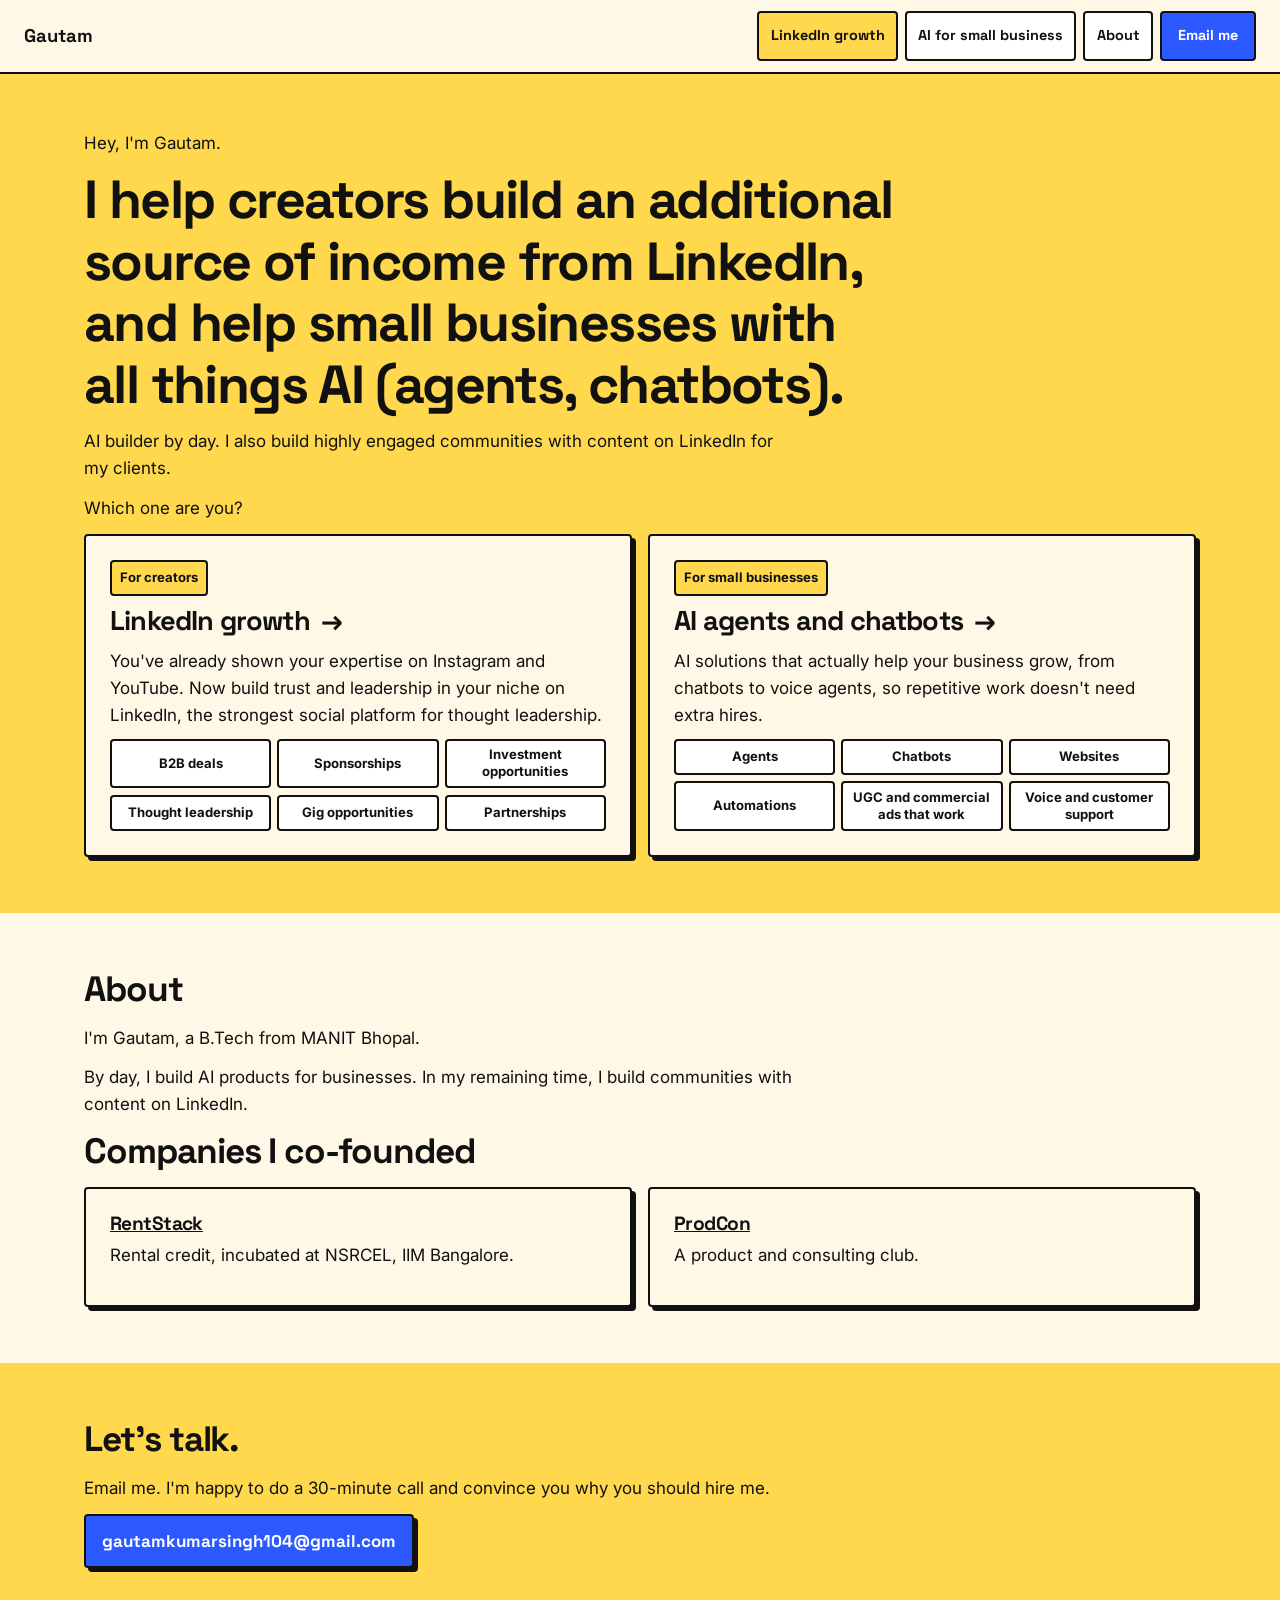
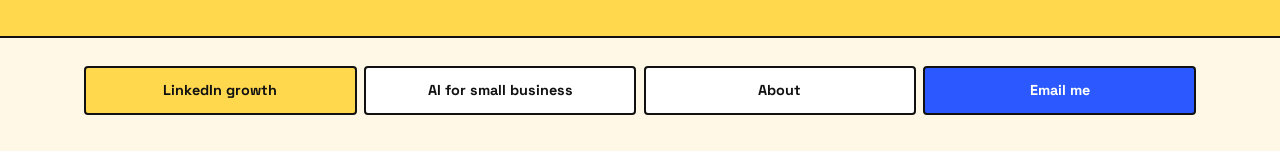
==== commit 7c5a3dab: "Tighten the layout into square boxes and move the client proof off the home page. Co-authored-by: Cu" ====
--- a/index.html
+++ b/index.html
@@ -4,16 +4,16 @@
   <meta charset="utf-8">
   <meta name="viewport" content="width=device-width, initial-scale=1">
   <title>Gautam Kumar | LinkedIn growth for creators. AI agents for small businesses.</title>
-  <meta name="description" content="I help creators turn their audience into a second income source on LinkedIn, and I build AI agents and chatbots for small businesses. Client CrackThePM: 3K followers and 79K impressions in 30 days.">
+  <meta name="description" content="I help creators build an additional source of income from LinkedIn, and I help small businesses with AI agents and chatbots.">
   <link rel="canonical" href="https://pmwithgautam.github.io/">
   <meta property="og:type" content="website">
   <meta property="og:title" content="Gautam Kumar | LinkedIn growth for creators. AI agents for small businesses.">
-  <meta property="og:description" content="I help creators turn their audience into a second income source on LinkedIn, and I build AI agents and chatbots for small businesses. Client CrackThePM: 3K followers and 79K impressions in 30 days.">
+  <meta property="og:description" content="I help creators build an additional source of income from LinkedIn, and I help small businesses with AI agents and chatbots.">
   <meta property="og:url" content="https://pmwithgautam.github.io/">
   <meta property="og:image" content="https://pmwithgautam.github.io/og.png">
   <meta name="twitter:card" content="summary_large_image">
   <meta name="twitter:title" content="Gautam Kumar | LinkedIn growth for creators. AI agents for small businesses.">
-  <meta name="twitter:description" content="I help creators turn their audience into a second income source on LinkedIn, and I build AI agents and chatbots for small businesses. Client CrackThePM: 3K followers and 79K impressions in 30 days.">
+  <meta name="twitter:description" content="I help creators build an additional source of income from LinkedIn, and I help small businesses with AI agents and chatbots.">
   <meta name="twitter:image" content="https://pmwithgautam.github.io/og.png">
   <link rel="preconnect" href="https://fonts.googleapis.com">
   <link rel="preconnect" href="https://fonts.gstatic.com" crossorigin>
@@ -25,11 +25,11 @@
   <a class="skip" href="#main">Skip to content</a>
   <div class="progress" aria-hidden="true"></div>
   <header class="topbar">
-    <a class="brand is-current" href="index.html" aria-current="page">Gautam</a>
+    <a class="brand" href="index.html">Gautam</a>
     <nav class="nav" aria-label="Primary">
-      <a href="linkedin.html">LinkedIn growth</a>
-      <a href="build.html">AI for small business</a>
-      <a href="index.html#about">About</a>
+      <a class="nav-li" href="linkedin.html">LinkedIn growth</a>
+      <a class="nav-ai" href="build.html">AI for small business</a>
+      <a class="nav-about" href="index.html#about">About</a>
       <a class="btn" href="mailto:gautamkumarsingh104@gmail.com">Email me</a>
     </nav>
   </header>
@@ -37,55 +37,35 @@
     <section class="band-yellow">
       <div class="wrap">
         <p class="eyebrow">Hey, I'm Gautam.</p>
-        <h1>I help creators <span class="mark">earn</span> from LinkedIn, and build AI agents for small businesses.</h1>
-        <p>Product manager by day. For my client CrackThePM, I grew LinkedIn to 3K followers and 79K impressions in 30 days, in two months.</p>
+        <h1>I help creators build an additional source of income from LinkedIn, and help small businesses with all things AI (agents, chatbots).</h1>
+        <p>AI builder by day. I also build highly engaged communities with content on LinkedIn for my clients.</p>
         <p class="ask">Which one are you?</p>
         <div class="grid grid-2">
           <a class="door" href="linkedin.html">
             <span class="mini">For creators</span>
             <strong>LinkedIn growth <span class="arrow" aria-hidden="true">→</span></strong>
-            <span>You have an audience on YouTube or Instagram. The trust is already built, so you start ahead. Add LinkedIn as a second income source.</span>
+            <span>You've already shown your expertise on Instagram and YouTube. Now build trust and leadership in your niche on LinkedIn, the strongest social platform for thought leadership.</span>
             <span class="tags">
               <span class="tag">B2B deals</span>
               <span class="tag">Sponsorships</span>
+              <span class="tag">Investment opportunities</span>
               <span class="tag">Thought leadership</span>
-              <span class="tag">Speaking</span>
+              <span class="tag">Gig opportunities</span>
+              <span class="tag">Partnerships</span>
             </span>
-            <span class="door-foot">Founders: I do this for you too.</span>
           </a>
           <a class="door" href="build.html">
             <span class="mini">For small businesses</span>
             <strong>AI agents and chatbots <span class="arrow" aria-hidden="true">→</span></strong>
-            <span>Answer customers, follow up on leads and automate repetitive work. Built for agencies, retail and local businesses.</span>
+            <span>AI solutions that actually help your business grow, from chatbots to voice agents, so repetitive work doesn't need extra hires.</span>
             <span class="tags">
               <span class="tag">Agents</span>
               <span class="tag">Chatbots</span>
+              <span class="tag">Websites</span>
               <span class="tag">Automations</span>
-              <span class="tag">Workflow fixes</span>
+              <span class="tag">UGC and commercial ads that work</span>
+              <span class="tag">Voice and customer support</span>
             </span>
-          </a>
-        </div>
-      </div>
-    </section>
-
-    <section class="band-black">
-      <div class="wrap">
-        <div class="stats">
-          <a class="stat" href="https://www.linkedin.com/company/cracktheproduct/">
-            <b>3K</b>
-            <span>followers. CrackThePM, my client, in 2 months.</span>
-          </a>
-          <a class="stat" href="https://www.linkedin.com/company/cracktheproduct/">
-            <b>79K</b>
-            <span>impressions in 30 days.</span>
-          </a>
-          <a class="stat" href="https://www.linkedin.com/company/cracktheproduct/">
-            <b>500+</b>
-            <span>WhatsApp members.</span>
-          </a>
-          <a class="stat" href="https://www.linkedin.com/in/gautam-kumar1/">
-            <b>10K</b>
-            <span>followers on my LinkedIn.</span>
           </a>
         </div>
       </div>
@@ -94,50 +74,37 @@
     <section class="band-cream" id="about">
       <div class="wrap">
         <h2>About</h2>
-        <div class="about-row">
-          <div class="mono" aria-hidden="true">G</div>
-          <div>
-            <p>I'm Gautam, final-year at MANIT Bhopal.</p>
-            <p>By day I build AI products in the Founder's Office at LEAP Finance.</p>
-            <p>On the side I handle LinkedIn growth for clients.</p>
-            <p class="link-row">
-              <a class="btn btn-ghost" href="https://www.linkedin.com/in/gautam-kumar1/">LinkedIn</a>
-              <a class="btn btn-ghost" href="https://github.com/PMwithgautam">GitHub</a>
-            </p>
-          </div>
-        </div>
-        <div class="grid grid-3">
+        <p>I'm Gautam, a B.Tech from MANIT Bhopal.</p>
+        <p>By day, I build AI products for businesses. In my remaining time, I build communities with content on LinkedIn.</p>
+        <h2>Companies I co-founded</h2>
+        <div class="grid grid-2">
           <article class="card">
             <h3><a href="https://rentstack-orcin.vercel.app/">RentStack</a></h3>
             <p>Rental credit, incubated at NSRCEL, IIM Bangalore.</p>
           </article>
           <article class="card">
-            <h3><a href="https://www.linkedin.com/company/cracktheproduct/">CrackThePM</a></h3>
-            <p>A PM jobs and prep community. I handle their LinkedIn growth.</p>
-          </article>
-          <article class="card">
             <h3><a href="https://www.linkedin.com/company/prodcon-the-product-consulting-club-manit-bhopal%C2%A0-nit-b/">ProdCon</a></h3>
-            <p>A product and consulting club I founded in college.</p>
+            <p>A product and consulting club.</p>
           </article>
         </div>
       </div>
     </section>
 
     <section class="band-yellow" id="contact">
-      <div class="wrap narrow">
-        <h2>Let's <span class="mark">talk</span>.</h2>
+      <div class="wrap">
+        <h2>Let's talk.</h2>
         <p>Email me. I'm happy to do a 30-minute call and convince you why you should hire me.</p>
         <p><a class="btn" href="mailto:gautamkumarsingh104@gmail.com">gautamkumarsingh104@gmail.com</a></p>
       </div>
     </section>
   </main>
   <footer class="site-footer">
-    <div class="wrap footer-row">
-      <p>Gautam Kumar</p>
-      <nav aria-label="Footer">
-        <a href="linkedin.html">LinkedIn growth</a>
-        <a href="build.html">AI for small business</a>
-        <a href="index.html#about">About</a>
+    <div class="wrap">
+      <nav class="nav foot-nav" aria-label="Footer">
+        <a class="nav-li" href="linkedin.html">LinkedIn growth</a>
+        <a class="nav-ai" href="build.html">AI for small business</a>
+        <a class="nav-about" href="index.html#about">About</a>
+        <a class="btn" href="mailto:gautamkumarsingh104@gmail.com">Email me</a>
       </nav>
     </div>
   </footer>
--- a/style.css
+++ b/style.css
@@ -32,34 +32,28 @@
   letter-spacing: -0.03em;
   line-height: 1.15;
   text-wrap: balance;
-}
-
-h1 { margin: 0 0 0.8rem; font-size: clamp(2.15rem, 7vw, 3.6rem); }
-h2 { margin: 0 0 1rem; font-size: clamp(1.7rem, 4vw, 2.4rem); }
-h3 { margin: 0 0 0.4rem; font-size: 1.2rem; }
+  color: var(--ink);
+}
+
+h1 { margin: 0 0 0.8rem; font-size: clamp(2.05rem, 5.4vw, 3.35rem); }
+h2 { margin: 0 0 1rem; font-size: clamp(1.6rem, 3.4vw, 2.2rem); }
+h3 { margin: 0 0 0.4rem; font-size: 1.2rem; color: var(--ink); }
 p { margin: 0 0 0.75rem; max-width: 65ch; }
 
-a { color: var(--blue); }
-a:hover { color: #1a3fd4; }
-
-.mark {
-  background-image: linear-gradient(var(--ink), var(--ink));
-  background-repeat: no-repeat;
-  background-position: 0 92%;
-  background-size: 100% 0.12em;
-}
-
-.band-cream .mark {
-  background-image: linear-gradient(var(--blue), var(--blue));
-  background-position: 0 82%;
-  background-size: 100% 0.42em;
-}
-
-.band-black .mark {
-  background-image: linear-gradient(var(--yellow), var(--yellow));
-  background-position: 0 88%;
-  background-size: 100% 0.16em;
-}
+a { color: var(--ink); }
+a:hover { color: var(--ink); }
+
+.band-black,
+.band-black h1,
+.band-black h2,
+.band-black h3 { color: var(--yellow); }
+.band-black p { color: #f6efd8; }
+.band-black .card,
+.band-black .card h3,
+.band-black .card p,
+.band-black .acc,
+.band-black .acc h3,
+.band-black .acc p { color: var(--ink); }
 
 :focus-visible { outline: 3px solid var(--blue); outline-offset: 3px; }
 
@@ -89,11 +83,10 @@
   top: 0;
   z-index: 30;
   display: flex;
-  flex-wrap: wrap;
-  align-items: center;
-  justify-content: space-between;
-  gap: 0.55rem 0.8rem;
-  padding: 0.7rem 1rem;
+  flex-direction: column;
+  align-items: stretch;
+  gap: 0.6rem;
+  padding: 0.7rem 24px;
   background: var(--cream);
   border-bottom: 2px solid var(--ink);
 }
@@ -109,44 +102,54 @@
 .nav {
   display: flex;
   flex-wrap: wrap;
-  align-items: center;
-  gap: 0.4rem;
-}
-
-.nav a {
+  align-items: stretch;
+  gap: 0.45rem;
+}
+
+.nav a,
+.foot-nav a {
   display: inline-flex;
   align-items: center;
   justify-content: center;
-  min-height: 40px;
-  padding: 0.3rem 0.75rem;
+  min-height: 42px;
+  padding: 0.4rem 0.7rem;
   border: 2px solid var(--ink);
-  border-radius: 999px;
-  background: var(--cream);
-  color: var(--ink);
-  font-family: var(--grotesk);
-  font-size: 0.88rem;
+  border-radius: 4px;
+  background: var(--white);
+  color: var(--ink);
+  font-family: var(--grotesk);
+  font-size: 0.9rem;
   font-weight: 700;
   text-decoration: none;
-}
-
-.nav a.is-current {
+  text-align: center;
+}
+
+.nav a { flex: 1 1 100%; }
+.nav a.nav-li,
+.foot-nav a.nav-li { background: var(--yellow); color: var(--ink); }
+.nav a.nav-ai,
+.foot-nav a.nav-ai,
+.nav a.nav-about,
+.foot-nav a.nav-about { background: var(--white); color: var(--ink); }
+
+.nav a.is-current,
+.foot-nav a.is-current {
   background: var(--ink);
   color: var(--yellow);
 }
 
-.wrap { width: min(100% - 2rem, 68rem); margin-inline: auto; }
-.narrow { max-width: 40rem; }
-
-section { padding: 56px 0; scroll-margin-top: 5.5rem; }
+.wrap {
+  width: 100%;
+  max-width: 1160px;
+  margin-inline: auto;
+  padding-inline: 24px;
+}
+
+section { padding: 40px 0; scroll-margin-top: 6.5rem; }
 
 .band-yellow { background: var(--yellow); color: var(--ink); }
 .band-cream { background: var(--cream); color: var(--ink); }
-.band-black { background: var(--ink); color: var(--yellow); }
-.band-black p,
-.band-black .note { color: #f6efd8; }
-
-.eyebrow { margin: 0 0 0.6rem; font-weight: 600; }
-.ask { font-family: var(--grotesk); font-weight: 700; }
+.band-black { background: var(--ink); }
 
 .grid { display: grid; gap: 1rem; align-items: stretch; }
 .grid > * { min-width: 0; }
@@ -154,12 +157,11 @@
 .card,
 .door,
 .acc,
-.case,
-.mono {
+.case {
   background: var(--cream);
   color: var(--ink);
   border: 2px solid var(--ink);
-  border-radius: 14px;
+  border-radius: 4px;
   box-shadow: 4px 4px 0 var(--ink);
   padding: 24px;
 }
@@ -167,24 +169,25 @@
 .door {
   display: flex;
   flex-direction: column;
-  gap: 0.55rem;
+  gap: 0.6rem;
   height: 100%;
   color: var(--ink);
   text-decoration: none;
 }
 
-.door strong {
-  font-family: var(--grotesk);
-  font-size: clamp(1.45rem, 3vw, 1.85rem);
+.door strong,
+.acc-title {
+  display: block;
+  color: var(--ink);
+  font-family: var(--grotesk);
+  font-size: clamp(1.35rem, 2.4vw, 1.7rem);
   letter-spacing: -0.03em;
-  line-height: 1.15;
-}
-
-.door-foot { margin-top: auto; font-size: 0.95rem; font-weight: 700; }
+  line-height: 1.2;
+}
 
 .tags {
   display: grid;
-  grid-template-columns: 1fr 1fr;
+  grid-template-columns: 1fr;
   gap: 0.4rem;
 }
 
@@ -192,18 +195,20 @@
   display: inline-flex;
   align-items: center;
   justify-content: center;
-  min-height: 32px;
-  padding: 0.25rem 0.55rem;
+  min-height: 36px;
+  padding: 0.35rem 0.5rem;
   border: 2px solid var(--ink);
-  border-radius: 999px;
+  border-radius: 4px;
   background: var(--white);
   color: var(--ink);
-  font-size: 0.78rem;
+  font-size: 0.82rem;
   font-weight: 700;
   text-align: center;
-}
-
-.mini { width: fit-content; justify-content: flex-start; background: var(--yellow); }
+  line-height: 1.3;
+}
+
+.mini { width: fit-content; background: var(--yellow); }
+.hero-side .mini { background: var(--white); }
 
 .arrow {
   display: inline-block;
@@ -216,7 +221,7 @@
   50% { transform: translateX(6px); }
 }
 
-.stats { display: grid; gap: 1.4rem; }
+.stats { display: grid; gap: 1.2rem; }
 
 .stat {
   color: var(--yellow);
@@ -226,140 +231,76 @@
 .stat b {
   display: block;
   font-family: var(--grotesk);
-  font-size: clamp(2.4rem, 8vw, 3.3rem);
+  font-size: clamp(2.3rem, 6vw, 3.2rem);
   letter-spacing: -0.04em;
   line-height: 1;
+  color: var(--yellow);
 }
 
 .stat span {
   display: block;
   margin-top: 0.35rem;
   color: #f6efd8;
-  font-size: 0.95rem;
+  font-size: 0.98rem;
   line-height: 1.4;
 }
 
-.about-row {
-  display: grid;
-  gap: 1rem;
-  align-items: start;
-  margin-bottom: 1.2rem;
-}
-
-.mono {
-  width: 4.75rem;
-  height: 4.75rem;
-  display: grid;
-  place-items: center;
-  padding: 0;
-  font-family: var(--grotesk);
-  font-size: 2rem;
-  font-weight: 700;
-}
-
-.link-row { display: flex; flex-wrap: wrap; gap: 0.5rem; }
-
-.note { color: var(--muted); font-size: 0.95rem; }
-
-.tabs { display: flex; flex-wrap: wrap; gap: 0.4rem; margin: 0 0 1rem; }
-
-.chip, .tab {
-  min-height: 44px;
-  padding: 0.55rem 0.85rem;
-  border: 2px solid var(--ink);
-  border-radius: 999px;
-  background: var(--cream);
-  color: var(--ink);
-  font-family: var(--grotesk);
-  font-weight: 700;
-  cursor: pointer;
-}
-
-.chip.is-on, .tab.is-on {
-  background: var(--ink);
-  color: var(--yellow);
-}
-
-.engine-lines {
-  display: grid;
-  grid-template-columns: repeat(4, 1fr);
-  height: 2rem;
-}
-
-.engine-lines span {
-  background: linear-gradient(var(--ink), var(--ink)) center / 2px 100% no-repeat;
-}
-
-.engine-out { display: flex; flex-wrap: wrap; gap: 0.45rem; }
-
-#chip-note { min-height: 2.8rem; font-weight: 700; color: var(--ink); }
-
-.is-hidden, .acc-body, .case-body, .founder-panel { display: none; }
+.note { color: var(--muted); }
+
+.acc-body, .case-body { display: none; padding-top: 0.75rem; }
 .acc-btn.is-open + .acc-body,
-.case-btn.is-open + .case-body,
-.founder-btn.is-open + .founder-panel { display: block; }
-
-.acc-btn, .case-btn, .founder-btn {
+.case-btn.is-open + .case-body { display: block; }
+
+.acc-btn, .case-btn {
   width: 100%;
   display: block;
   margin: 0;
-  padding: 4px 0;
+  padding: 0;
   min-height: 44px;
   border: 0;
   background: transparent;
   color: var(--ink);
-  font-family: var(--grotesk);
-  font-size: 1.08rem;
-  font-weight: 700;
+  font-family: var(--sans);
+  font-size: 1rem;
+  font-weight: 400;
+  line-height: 1.5;
   text-align: left;
   cursor: pointer;
 }
 
+.acc-title { font-weight: 700; margin-bottom: 0.25rem; }
 .acc + .acc, .case + .case { margin-top: 0.8rem; }
-.acc-body, .case-body, .founder-panel { padding-top: 0.8rem; }
-
 .role { margin: 0 0 0.45rem; }
-.role strong { color: var(--ink); }
-
-.step b, .point b {
+.role strong, .card strong, .acc strong { color: var(--ink); }
+
+.step b {
   display: block;
   margin-bottom: 0.25rem;
   font-family: var(--grotesk);
-  font-size: 1.35rem;
+  font-size: 1.3rem;
+  color: var(--ink);
 }
 
 .shot {
-  width: min(100%, 16rem);
-  margin: 0 0 1rem;
+  margin: 0;
   padding: 8px;
   background: var(--cream);
   border: 2px solid var(--yellow);
-  border-radius: 14px;
+  border-radius: 4px;
 }
 
 .shot img {
   width: 100%;
-  height: 10rem;
+  height: 220px;
   object-fit: cover;
   object-position: center 12%;
-  border-radius: 8px;
+  border-radius: 4px;
 }
 
 .shot figcaption {
   padding-top: 0.45rem;
   color: var(--ink);
-  font-size: 0.82rem;
-}
-
-.fit {
-  display: inline-block;
-  margin-top: 0.4rem;
-  padding: 0.7rem 0.9rem;
-  background: var(--cream);
-  border: 2px solid var(--ink);
-  border-radius: 14px;
-  box-shadow: 4px 4px 0 var(--ink);
-  font-weight: 700;
+  font-size: 0.85rem;
 }
 
 a.btn, button.btn {
@@ -367,9 +308,9 @@
   align-items: center;
   justify-content: center;
   min-height: 48px;
-  padding: 0.7rem 1.1rem;
+  padding: 0.7rem 1rem;
   border: 2px solid var(--ink);
-  border-radius: 999px;
+  border-radius: 4px;
   background: var(--blue);
   color: var(--white);
   box-shadow: 4px 4px 0 var(--ink);
@@ -384,18 +325,22 @@
   color: var(--ink);
 }
 
-.card-actions { display: flex; flex-wrap: wrap; gap: 0.5rem; margin-top: 0.4rem; }
+.nav a.btn,
+.foot-nav a.btn {
+  background: var(--blue);
+  color: var(--white);
+  box-shadow: none;
+}
+
+.card-actions { display: flex; flex-wrap: wrap; gap: 0.5rem; }
 
 .site-footer {
-  padding: 1.2rem 0 2rem;
+  padding: 28px 0 36px;
   background: var(--cream);
   border-top: 2px solid var(--ink);
-  color: var(--muted);
-}
-.footer-row { display: flex; flex-direction: column; gap: 0.55rem; }
-.site-footer nav { display: flex; flex-wrap: wrap; gap: 0.45rem 0.9rem; }
-.site-footer a { color: var(--ink); text-decoration: none; font-weight: 700; }
-.site-footer p { margin: 0; }
+}
+
+.foot-nav { display: grid; gap: 0.45rem; }
 
 .to-top {
   position: fixed;
@@ -405,7 +350,7 @@
   width: 44px;
   height: 44px;
   border: 2px solid var(--ink);
-  border-radius: 50%;
+  border-radius: 4px;
   background: var(--yellow);
   color: var(--ink);
   font-weight: 700;
@@ -416,33 +361,45 @@
 .js .reveal.in { opacity: 1; transform: none; transition: opacity 0.45s ease, transform 0.45s ease; }
 
 @media (hover: hover) {
-  .card, .door, .acc, .case, a.btn, button.btn {
+  .card, .door, .acc, .nav a, .foot-nav a, a.btn {
     transition: transform 0.16s ease, box-shadow 0.16s ease;
   }
-  .card:hover, .door:hover, .acc:hover, .case:hover, a.btn:hover, button.btn:hover {
+  .card:hover, .door:hover, .acc:hover, .nav a:hover, .foot-nav a:hover, a.btn:hover {
     transform: translate(-2px, -2px);
-    box-shadow: 6px 6px 0 var(--ink);
+    box-shadow: 4px 4px 0 var(--ink);
   }
-  .door:hover .arrow { animation: none; transform: translateX(8px); }
+  .nav a.is-current:hover,
+  .foot-nav a.is-current:hover { color: var(--yellow); }
+  .nav a.btn:hover,
+  .foot-nav a.btn:hover,
   a.btn:hover { color: var(--white); }
   a.btn-ghost:hover { color: var(--ink); }
+  .door:hover .arrow { animation: none; transform: translateX(8px); }
+}
+
+@media (min-width: 40rem) {
+  .nav a { flex: 1 1 calc(50% - 0.45rem); }
+  .tags { grid-template-columns: 1fr 1fr; }
+  .foot-nav { grid-template-columns: 1fr 1fr; }
 }
 
 @media (min-width: 52rem) {
-  section { padding: 80px 0; }
+  section { padding: 56px 0; }
+  .topbar { flex-direction: row; align-items: center; }
+  .nav { margin-left: auto; flex-wrap: nowrap; }
+  .nav a { flex: 0 0 auto; }
   .grid-2 { grid-template-columns: 1fr 1fr; }
   .grid-3 { grid-template-columns: 1fr 1fr 1fr; }
-  .stats { grid-template-columns: repeat(4, 1fr); }
-  .about-row { grid-template-columns: auto 1fr; }
-  .proof-layout { display: grid; grid-template-columns: 16rem 1fr; gap: 1.5rem; align-items: start; }
-  .footer-row { flex-direction: row; justify-content: space-between; align-items: center; }
-  .engine-layout { display: grid; grid-template-columns: auto 1fr; gap: 1rem 1.4rem; align-items: center; }
-  .engine-lines { grid-column: 1 / -1; }
+  .hero-split { grid-template-columns: 1.45fr 0.85fr; }
+  .stats { grid-template-columns: 1fr; }
+  .proof-layout { display: grid; grid-template-columns: 1.1fr 0.9fr; gap: 1.5rem; align-items: center; }
+  .tags { grid-template-columns: 1fr 1fr 1fr; }
+  .foot-nav { grid-template-columns: repeat(4, 1fr); }
 }
 
 @media (prefers-reduced-motion: reduce) {
   html { scroll-behavior: auto; }
-  .arrow, .engine-lines span { animation: none; }
+  .arrow { animation: none; }
   .js .reveal, .js .reveal.in { opacity: 1; transform: none; transition: none; }
-  .card, .door, .acc, .case, a.btn { transition: none; }
-}
+  .card, .door, .acc, .nav a, a.btn { transition: none; }
+}
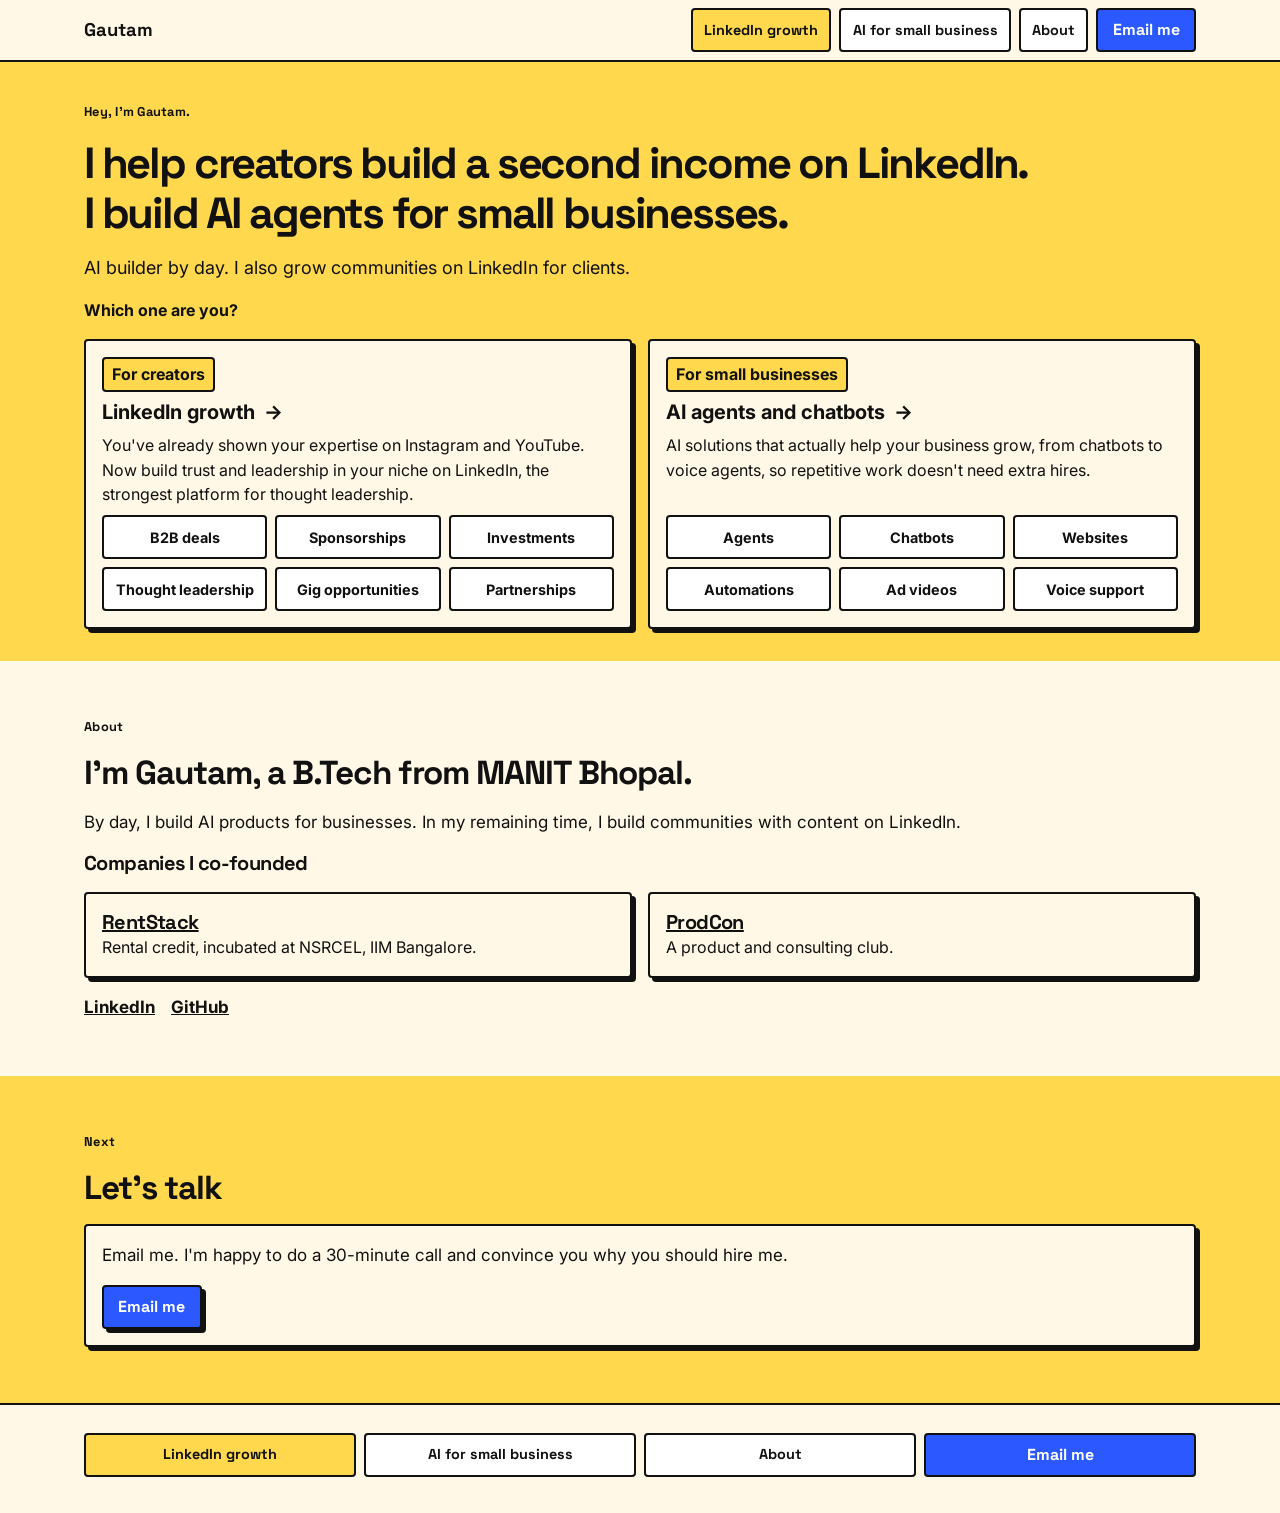
==== commit 6f0df6b3: "Rebuild all three pages to the plain-English spec and the shared layout rules. Co-authored-by: Curso" ====
--- a/index.html
+++ b/index.html
@@ -4,51 +4,50 @@
   <meta charset="utf-8">
   <meta name="viewport" content="width=device-width, initial-scale=1">
   <title>Gautam Kumar | LinkedIn growth for creators. AI agents for small businesses.</title>
-  <meta name="description" content="I help creators build an additional source of income from LinkedIn, and I help small businesses with AI agents and chatbots.">
+  <meta name="description" content="I help creators build an extra source of income on LinkedIn, and help small businesses with AI agents and chatbots.">
   <link rel="canonical" href="https://pmwithgautam.github.io/">
   <meta property="og:type" content="website">
   <meta property="og:title" content="Gautam Kumar | LinkedIn growth for creators. AI agents for small businesses.">
-  <meta property="og:description" content="I help creators build an additional source of income from LinkedIn, and I help small businesses with AI agents and chatbots.">
+  <meta property="og:description" content="I help creators build an extra source of income on LinkedIn, and help small businesses with AI agents and chatbots.">
   <meta property="og:url" content="https://pmwithgautam.github.io/">
-  <meta property="og:image" content="https://pmwithgautam.github.io/og.png">
-  <meta name="twitter:card" content="summary_large_image">
+  <meta name="twitter:card" content="summary">
   <meta name="twitter:title" content="Gautam Kumar | LinkedIn growth for creators. AI agents for small businesses.">
-  <meta name="twitter:description" content="I help creators build an additional source of income from LinkedIn, and I help small businesses with AI agents and chatbots.">
-  <meta name="twitter:image" content="https://pmwithgautam.github.io/og.png">
+  <meta name="twitter:description" content="I help creators build an extra source of income on LinkedIn, and help small businesses with AI agents and chatbots.">
   <link rel="preconnect" href="https://fonts.googleapis.com">
   <link rel="preconnect" href="https://fonts.gstatic.com" crossorigin>
   <link href="https://fonts.googleapis.com/css2?family=Inter:wght@400;600;700&amp;family=Space+Grotesk:wght@500;700&amp;display=swap" rel="stylesheet">
   <link rel="stylesheet" href="style.css">
-  <script>document.documentElement.classList.add("js");</script>
 </head>
 <body>
   <a class="skip" href="#main">Skip to content</a>
   <div class="progress" aria-hidden="true"></div>
   <header class="topbar">
-    <a class="brand" href="index.html">Gautam</a>
-    <nav class="nav" aria-label="Primary">
-      <a class="nav-li" href="linkedin.html">LinkedIn growth</a>
-      <a class="nav-ai" href="build.html">AI for small business</a>
-      <a class="nav-about" href="index.html#about">About</a>
-      <a class="btn" href="mailto:gautamkumarsingh104@gmail.com">Email me</a>
-    </nav>
+    <div class="wrap bar">
+      <a class="brand" href="index.html">Gautam</a>
+      <nav class="nav" aria-label="Primary">
+        <a class="nav-li" href="linkedin.html">LinkedIn growth</a>
+        <a class="nav-ai" href="build.html">AI for small business</a>
+        <a class="nav-about" href="index.html#about">About</a>
+        <a class="btn" href="mailto:gautamkumarsingh104@gmail.com">Email me</a>
+      </nav>
+    </div>
   </header>
   <main id="main">
-    <section class="band-yellow">
-      <div class="wrap">
-        <p class="eyebrow">Hey, I'm Gautam.</p>
-        <h1>I help creators build an additional source of income from LinkedIn, and help small businesses with all things AI (agents, chatbots).</h1>
-        <p>AI builder by day. I also build highly engaged communities with content on LinkedIn for my clients.</p>
+    <section class="band-yellow hero">
+      <div class="wrap stack">
+        <p class="label">Hey, I'm Gautam.</p>
+        <h1>I help creators build a second income on LinkedIn.<br>I build AI agents for small businesses.</h1>
+        <p class="sub">AI builder by day. I also grow communities on LinkedIn for clients.</p>
         <p class="ask">Which one are you?</p>
         <div class="grid grid-2">
           <a class="door" href="linkedin.html">
             <span class="mini">For creators</span>
             <strong>LinkedIn growth <span class="arrow" aria-hidden="true">→</span></strong>
-            <span>You've already shown your expertise on Instagram and YouTube. Now build trust and leadership in your niche on LinkedIn, the strongest social platform for thought leadership.</span>
+            <span>You've already shown your expertise on Instagram and YouTube. Now build trust and leadership in your niche on LinkedIn, the strongest platform for thought leadership.</span>
             <span class="tags">
               <span class="tag">B2B deals</span>
               <span class="tag">Sponsorships</span>
-              <span class="tag">Investment opportunities</span>
+              <span class="tag">Investments</span>
               <span class="tag">Thought leadership</span>
               <span class="tag">Gig opportunities</span>
               <span class="tag">Partnerships</span>
@@ -63,8 +62,8 @@
               <span class="tag">Chatbots</span>
               <span class="tag">Websites</span>
               <span class="tag">Automations</span>
-              <span class="tag">UGC and commercial ads that work</span>
-              <span class="tag">Voice and customer support</span>
+              <span class="tag">Ad videos</span>
+              <span class="tag">Voice support</span>
             </span>
           </a>
         </div>
@@ -72,11 +71,11 @@
     </section>
 
     <section class="band-cream" id="about">
-      <div class="wrap">
-        <h2>About</h2>
-        <p>I'm Gautam, a B.Tech from MANIT Bhopal.</p>
+      <div class="wrap stack">
+        <p class="label">About</p>
+        <h2>I'm Gautam, a B.Tech from MANIT Bhopal.</h2>
         <p>By day, I build AI products for businesses. In my remaining time, I build communities with content on LinkedIn.</p>
-        <h2>Companies I co-founded</h2>
+        <h3>Companies I co-founded</h3>
         <div class="grid grid-2">
           <article class="card">
             <h3><a href="https://rentstack-orcin.vercel.app/">RentStack</a></h3>
@@ -87,14 +86,21 @@
             <p>A product and consulting club.</p>
           </article>
         </div>
+        <p class="links">
+          <a href="https://www.linkedin.com/in/gautam-kumar1/">LinkedIn</a>
+          <a href="https://github.com/PMwithgautam">GitHub</a>
+        </p>
       </div>
     </section>
 
     <section class="band-yellow" id="contact">
-      <div class="wrap">
-        <h2>Let's talk.</h2>
-        <p>Email me. I'm happy to do a 30-minute call and convince you why you should hire me.</p>
-        <p><a class="btn" href="mailto:gautamkumarsingh104@gmail.com">gautamkumarsingh104@gmail.com</a></p>
+      <div class="wrap stack">
+        <p class="label">Next</p>
+        <h2>Let's talk</h2>
+        <div class="panel">
+          <p>Email me. I'm happy to do a 30-minute call and convince you why you should hire me.</p>
+          <a class="btn" href="mailto:gautamkumarsingh104@gmail.com">Email me</a>
+        </div>
       </div>
     </section>
   </main>
@@ -108,7 +114,6 @@
       </nav>
     </div>
   </footer>
-  <button class="to-top" type="button" hidden aria-label="Back to top">↑</button>
   <script src="script.js"></script>
 </body>
 </html>
--- a/style.css
+++ b/style.css
@@ -4,7 +4,7 @@
   --cream: #FFF8E6;
   --blue: #2B59FF;
   --white: #FFFFFF;
-  --muted: #4a4a4a;
+  --soft: #f6efd8;
   --grotesk: "Space Grotesk", Inter, sans-serif;
   --sans: Inter, "Segoe UI", sans-serif;
 }
@@ -21,7 +21,7 @@
   color: var(--ink);
   font-family: var(--sans);
   font-size: 1.0625rem;
-  line-height: 1.6;
+  line-height: 1.55;
 }
 
 img { max-width: 100%; display: block; }
@@ -30,32 +30,58 @@
   font-family: var(--grotesk);
   font-weight: 700;
   letter-spacing: -0.03em;
+  color: var(--ink);
+  margin: 0;
+}
+
+h1 { letter-spacing: -0.05em; }
+
+h1 {
+  font-size: clamp(1.75rem, 3.4vw, 2.75rem);
   line-height: 1.15;
-  text-wrap: balance;
-  color: var(--ink);
-}
-
-h1 { margin: 0 0 0.8rem; font-size: clamp(2.05rem, 5.4vw, 3.35rem); }
-h2 { margin: 0 0 1rem; font-size: clamp(1.6rem, 3.4vw, 2.2rem); }
-h3 { margin: 0 0 0.4rem; font-size: 1.2rem; color: var(--ink); }
-p { margin: 0 0 0.75rem; max-width: 65ch; }
+  max-width: 22em;
+}
+
+h2 {
+  font-size: clamp(1.5rem, 2.6vw, 2.25rem);
+  line-height: 1.2;
+}
+
+h3,
+.acc-title,
+.door strong {
+  font-size: 1.25rem;
+  line-height: 1.25;
+  font-weight: 700;
+}
+
+p { margin: 0; }
 
 a { color: var(--ink); }
-a:hover { color: var(--ink); }
 
 .band-black,
 .band-black h1,
 .band-black h2,
-.band-black h3 { color: var(--yellow); }
-.band-black p { color: #f6efd8; }
+.band-black .label { color: var(--yellow); }
+
+.band-black p { color: var(--soft); }
+
 .band-black .card,
 .band-black .card h3,
 .band-black .card p,
+.band-black .card b,
 .band-black .acc,
 .band-black .acc h3,
-.band-black .acc p { color: var(--ink); }
-
-:focus-visible { outline: 3px solid var(--blue); outline-offset: 3px; }
+.band-black .acc p,
+.band-black .panel,
+.band-black .panel p { color: var(--ink); }
+
+:focus-visible {
+  outline: 3px solid var(--ink);
+  outline-offset: 3px;
+}
+
+.band-black :focus-visible { outline-color: var(--yellow); }
 
 .skip {
   position: absolute;
@@ -66,6 +92,7 @@
   padding: 0.4rem 0.7rem;
   z-index: 50;
 }
+
 .skip:focus { top: 0.6rem; }
 
 .progress {
@@ -82,13 +109,26 @@
   position: sticky;
   top: 0;
   z-index: 30;
+  background: var(--cream);
+  border-bottom: 2px solid var(--ink);
+}
+
+.wrap {
+  width: 100%;
+  max-width: 1160px;
+  margin-left: auto;
+  margin-right: auto;
+  padding-left: 24px;
+  padding-right: 24px;
+}
+
+.bar {
   display: flex;
   flex-direction: column;
   align-items: stretch;
-  gap: 0.6rem;
-  padding: 0.7rem 24px;
-  background: var(--cream);
-  border-bottom: 2px solid var(--ink);
+  gap: 10px;
+  padding-top: 8px;
+  padding-bottom: 8px;
 }
 
 .brand {
@@ -103,7 +143,7 @@
   display: flex;
   flex-wrap: wrap;
   align-items: stretch;
-  gap: 0.45rem;
+  gap: 8px;
 }
 
 .nav a,
@@ -112,7 +152,7 @@
   align-items: center;
   justify-content: center;
   min-height: 42px;
-  padding: 0.4rem 0.7rem;
+  padding: 0.35rem 0.7rem;
   border: 2px solid var(--ink);
   border-radius: 4px;
   background: var(--white);
@@ -125,8 +165,10 @@
 }
 
 .nav a { flex: 1 1 100%; }
+
 .nav a.nav-li,
 .foot-nav a.nav-li { background: var(--yellow); color: var(--ink); }
+
 .nav a.nav-ai,
 .foot-nav a.nav-ai,
 .nav a.nav-about,
@@ -138,81 +180,109 @@
   color: var(--yellow);
 }
 
-.wrap {
-  width: 100%;
-  max-width: 1160px;
-  margin-inline: auto;
-  padding-inline: 24px;
-}
-
-section { padding: 40px 0; scroll-margin-top: 6.5rem; }
+section { padding-top: 40px; padding-bottom: 40px; }
+
+.hero { padding-top: 40px; padding-bottom: 32px; }
 
 .band-yellow { background: var(--yellow); color: var(--ink); }
 .band-cream { background: var(--cream); color: var(--ink); }
 .band-black { background: var(--ink); }
 
-.grid { display: grid; gap: 1rem; align-items: stretch; }
+.stack {
+  display: flex;
+  flex-direction: column;
+  gap: 16px;
+}
+
+.stack > * { margin: 0; }
+
+.label {
+  margin: 0;
+  font-family: var(--grotesk);
+  font-size: 0.8rem;
+  font-weight: 700;
+  letter-spacing: 0.02em;
+}
+
+.sub { font-size: 1.125rem; line-height: 1.55; }
+
+.ask { font-size: 1rem; font-weight: 700; }
+
+.grid {
+  display: grid;
+  gap: 16px;
+  align-items: stretch;
+}
+
 .grid > * { min-width: 0; }
+
+.grid:has(.is-open) { align-items: start; }
 
 .card,
 .door,
 .acc,
-.case {
+.panel {
   background: var(--cream);
   color: var(--ink);
   border: 2px solid var(--ink);
   border-radius: 4px;
   box-shadow: 4px 4px 0 var(--ink);
-  padding: 24px;
+  padding: 16px;
 }
 
 .door {
   display: flex;
   flex-direction: column;
-  gap: 0.6rem;
+  gap: 8px;
   height: 100%;
   color: var(--ink);
   text-decoration: none;
 }
 
-.door strong,
-.acc-title {
-  display: block;
-  color: var(--ink);
-  font-family: var(--grotesk);
-  font-size: clamp(1.35rem, 2.4vw, 1.7rem);
-  letter-spacing: -0.03em;
-  line-height: 1.2;
-}
+.door .tags { margin-top: auto; }
+
+.door > span,
+.acc-line,
+.card p { font-size: 1rem; line-height: 1.55; }
 
 .tags {
   display: grid;
-  grid-template-columns: 1fr;
-  gap: 0.4rem;
-}
-
-.tag, .mini {
-  display: inline-flex;
+  grid-template-columns: 1fr 1fr 1fr;
+  gap: 8px;
+  align-items: stretch;
+}
+
+.tag,
+.mini {
+  display: flex;
   align-items: center;
   justify-content: center;
-  min-height: 36px;
-  padding: 0.35rem 0.5rem;
+  min-height: 44px;
+  padding: 0.25rem 0.4rem;
   border: 2px solid var(--ink);
   border-radius: 4px;
   background: var(--white);
   color: var(--ink);
-  font-size: 0.82rem;
-  font-weight: 700;
+  font-size: 0.9rem;
+  font-weight: 700;
+  line-height: 1.2;
   text-align: center;
-  line-height: 1.3;
-}
-
-.mini { width: fit-content; background: var(--yellow); }
+  white-space: normal;
+}
+
+.mini {
+  width: fit-content;
+  min-height: 32px;
+  padding: 0.2rem 0.5rem;
+  background: var(--yellow);
+  font-size: 0.8rem;
+}
+
 .hero-side .mini { background: var(--white); }
 
 .arrow {
   display: inline-block;
-  margin-left: 0.3rem;
+  margin-left: 0.25rem;
   animation: nudge 1.6s ease-in-out infinite;
 }
 
@@ -221,18 +291,26 @@
   50% { transform: translateX(6px); }
 }
 
-.stats { display: grid; gap: 1.2rem; }
-
-.stat {
-  color: var(--yellow);
-  text-decoration: none;
-}
+.panel {
+  display: flex;
+  flex-direction: column;
+  align-items: flex-start;
+  gap: 16px;
+}
+
+.links {
+  display: flex;
+  flex-wrap: wrap;
+  gap: 16px;
+  font-weight: 700;
+}
+
+.stats { display: grid; gap: 16px; }
 
 .stat b {
   display: block;
   font-family: var(--grotesk);
-  font-size: clamp(2.3rem, 6vw, 3.2rem);
-  letter-spacing: -0.04em;
+  font-size: clamp(2rem, 4vw, 2.75rem);
   line-height: 1;
   color: var(--yellow);
 }
@@ -240,18 +318,16 @@
 .stat span {
   display: block;
   margin-top: 0.35rem;
-  color: #f6efd8;
-  font-size: 0.98rem;
+  color: var(--soft);
+  font-size: 1rem;
   line-height: 1.4;
 }
 
-.note { color: var(--muted); }
-
-.acc-body, .case-body { display: none; padding-top: 0.75rem; }
-.acc-btn.is-open + .acc-body,
-.case-btn.is-open + .case-body { display: block; }
-
-.acc-btn, .case-btn {
+.acc-body { display: none; padding-top: 12px; }
+
+.acc-btn.is-open + .acc-body { display: block; }
+
+.acc-btn {
   width: 100%;
   display: block;
   margin: 0;
@@ -263,21 +339,26 @@
   font-family: var(--sans);
   font-size: 1rem;
   font-weight: 400;
-  line-height: 1.5;
+  line-height: 1.55;
   text-align: left;
   cursor: pointer;
 }
 
-.acc-title { font-weight: 700; margin-bottom: 0.25rem; }
-.acc + .acc, .case + .case { margin-top: 0.8rem; }
-.role { margin: 0 0 0.45rem; }
-.role strong, .card strong, .acc strong { color: var(--ink); }
+.acc-title { display: block; margin-bottom: 4px; }
+
+.acc-line { display: block; }
+
+.acc + .acc { margin-top: 12px; }
+
+.grid .acc + .acc { margin-top: 0; }
+
+.acc-body p + p { margin-top: 8px; }
 
 .step b {
   display: block;
-  margin-bottom: 0.25rem;
-  font-family: var(--grotesk);
-  font-size: 1.3rem;
+  margin-bottom: 4px;
+  font-family: var(--grotesk);
+  font-size: 1.25rem;
   color: var(--ink);
 }
 
@@ -298,24 +379,29 @@
 }
 
 .shot figcaption {
-  padding-top: 0.45rem;
-  color: var(--ink);
-  font-size: 0.85rem;
-}
-
-a.btn, button.btn {
+  padding-top: 8px;
+  color: var(--ink);
+  font-size: 0.9rem;
+}
+
+a.btn,
+button.btn {
   display: inline-flex;
   align-items: center;
   justify-content: center;
-  min-height: 48px;
-  padding: 0.7rem 1rem;
+  width: auto;
+  max-width: 100%;
+  min-height: 44px;
+  padding: 0.5rem 0.9rem;
   border: 2px solid var(--ink);
   border-radius: 4px;
   background: var(--blue);
   color: var(--white);
   box-shadow: 4px 4px 0 var(--ink);
   font-family: var(--grotesk);
-  font-weight: 700;
+  font-size: 1rem;
+  font-weight: 700;
+  line-height: 1.2;
   text-decoration: none;
   cursor: pointer;
 }
@@ -332,20 +418,27 @@
   box-shadow: none;
 }
 
-.card-actions { display: flex; flex-wrap: wrap; gap: 0.5rem; }
+.card-actions {
+  display: flex;
+  flex-wrap: wrap;
+  gap: 8px;
+  align-items: center;
+  margin-top: 12px;
+}
 
 .site-footer {
-  padding: 28px 0 36px;
+  padding-top: 28px;
+  padding-bottom: 36px;
   background: var(--cream);
   border-top: 2px solid var(--ink);
 }
 
-.foot-nav { display: grid; gap: 0.45rem; }
+.foot-nav { display: grid; gap: 8px; }
 
 .to-top {
   position: fixed;
-  right: 1rem;
-  bottom: 1rem;
+  right: 16px;
+  bottom: 16px;
   z-index: 30;
   width: 44px;
   height: 44px;
@@ -357,49 +450,69 @@
   cursor: pointer;
 }
 
-.js .reveal { opacity: 0; transform: translateY(8px); }
-.js .reveal.in { opacity: 1; transform: none; transition: opacity 0.45s ease, transform 0.45s ease; }
-
 @media (hover: hover) {
-  .card, .door, .acc, .nav a, .foot-nav a, a.btn {
+  .card,
+  .door,
+  .acc,
+  .nav a,
+  .foot-nav a,
+  a.btn {
     transition: transform 0.16s ease, box-shadow 0.16s ease;
   }
-  .card:hover, .door:hover, .acc:hover, .nav a:hover, .foot-nav a:hover, a.btn:hover {
+
+  .card:hover,
+  .door:hover,
+  .acc:hover,
+  .nav a:hover,
+  .foot-nav a:hover,
+  a.btn:hover {
     transform: translate(-2px, -2px);
-    box-shadow: 4px 4px 0 var(--ink);
+    box-shadow: 6px 6px 0 var(--ink);
   }
+
   .nav a.is-current:hover,
   .foot-nav a.is-current:hover { color: var(--yellow); }
+
   .nav a.btn:hover,
   .foot-nav a.btn:hover,
   a.btn:hover { color: var(--white); }
+
   a.btn-ghost:hover { color: var(--ink); }
+
   .door:hover .arrow { animation: none; transform: translateX(8px); }
 }
 
 @media (min-width: 40rem) {
-  .nav a { flex: 1 1 calc(50% - 0.45rem); }
-  .tags { grid-template-columns: 1fr 1fr; }
+  .nav a { flex: 1 1 calc(50% - 8px); }
   .foot-nav { grid-template-columns: 1fr 1fr; }
 }
 
 @media (min-width: 52rem) {
-  section { padding: 56px 0; }
-  .topbar { flex-direction: row; align-items: center; }
+  section { padding-top: 56px; padding-bottom: 56px; }
+  .hero { padding-top: 40px; padding-bottom: 32px; }
+  .bar { flex-direction: row; align-items: center; }
   .nav { margin-left: auto; flex-wrap: nowrap; }
   .nav a { flex: 0 0 auto; }
+  .sub { white-space: nowrap; }
   .grid-2 { grid-template-columns: 1fr 1fr; }
   .grid-3 { grid-template-columns: 1fr 1fr 1fr; }
   .hero-split { grid-template-columns: 1.45fr 0.85fr; }
-  .stats { grid-template-columns: 1fr; }
-  .proof-layout { display: grid; grid-template-columns: 1.1fr 0.9fr; gap: 1.5rem; align-items: center; }
-  .tags { grid-template-columns: 1fr 1fr 1fr; }
+  .proof-layout {
+    display: grid;
+    grid-template-columns: 1.1fr 0.9fr;
+    gap: 16px;
+    align-items: center;
+  }
+  .tag { white-space: nowrap; }
   .foot-nav { grid-template-columns: repeat(4, 1fr); }
 }
 
 @media (prefers-reduced-motion: reduce) {
   html { scroll-behavior: auto; }
   .arrow { animation: none; }
-  .js .reveal, .js .reveal.in { opacity: 1; transform: none; transition: none; }
-  .card, .door, .acc, .nav a, a.btn { transition: none; }
-}
+  .card,
+  .door,
+  .acc,
+  .nav a,
+  a.btn { transition: none; }
+}
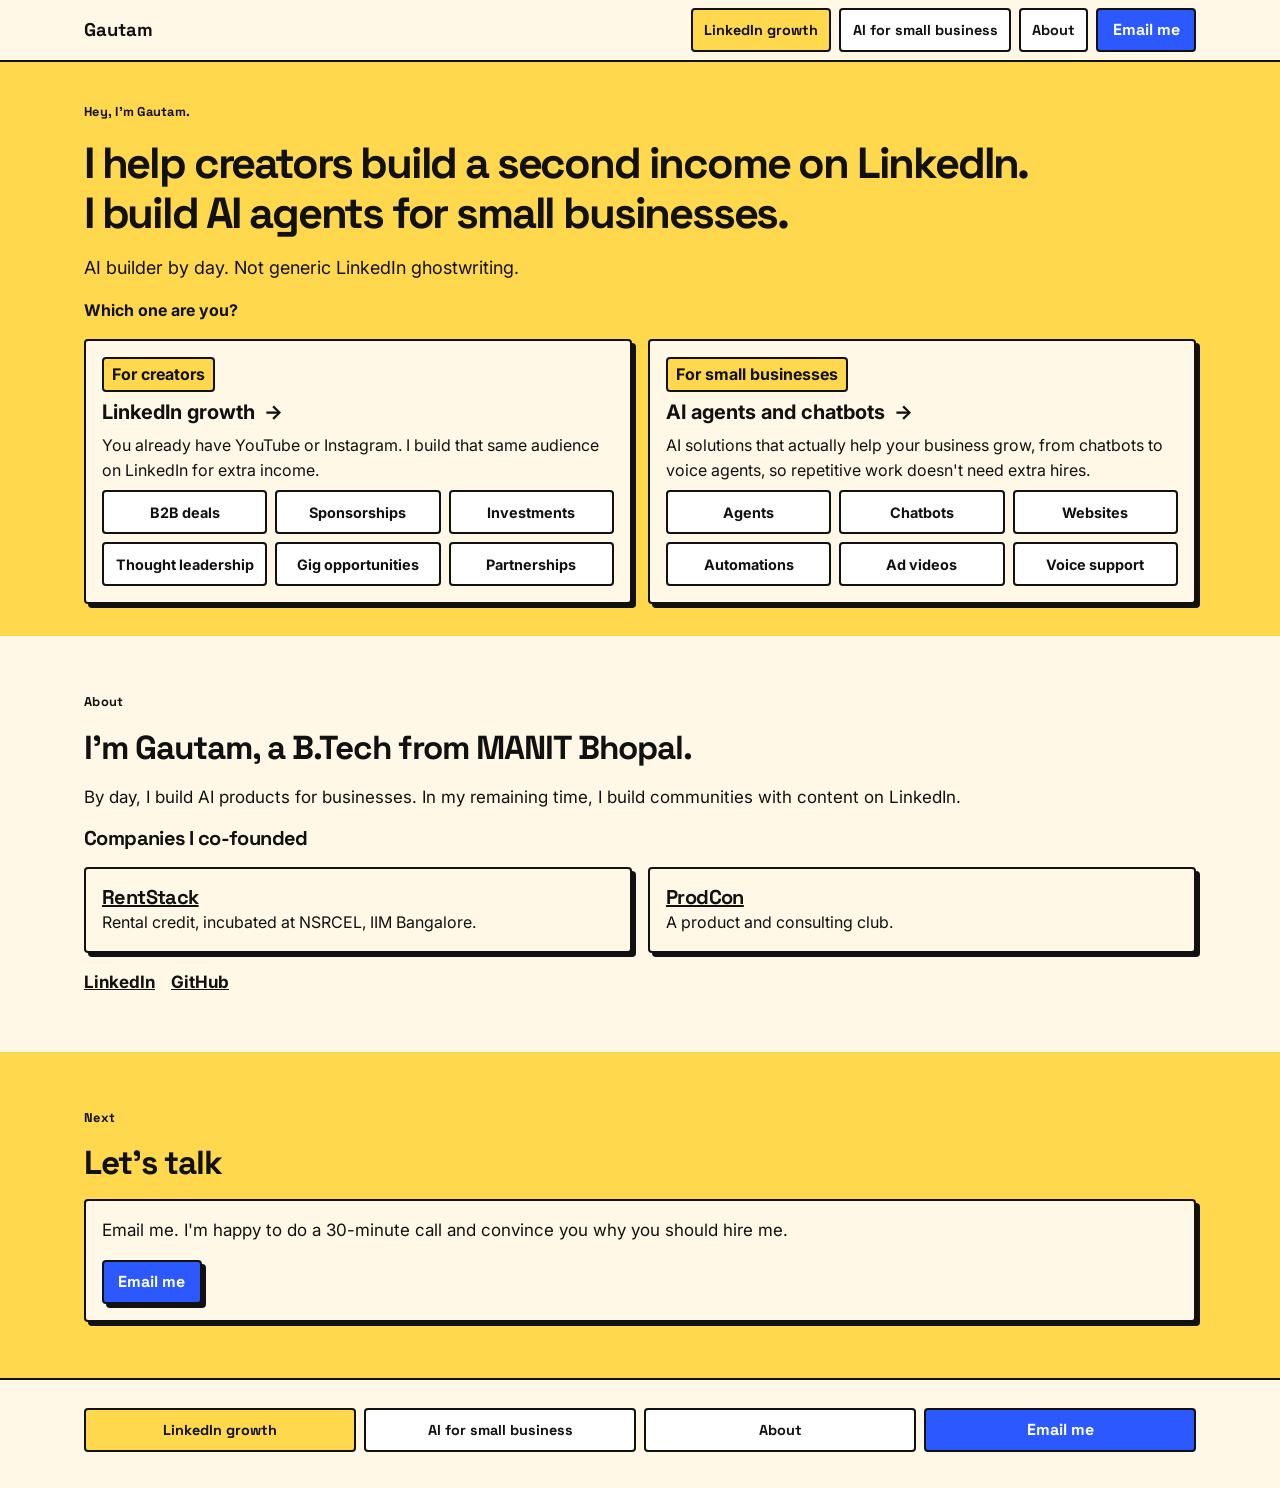
==== commit e5909fd1: "Say the LinkedIn work is for people who already have YouTube or Instagram, not generic ghostwriting." ====
--- a/index.html
+++ b/index.html
@@ -4,15 +4,15 @@
   <meta charset="utf-8">
   <meta name="viewport" content="width=device-width, initial-scale=1">
   <title>Gautam Kumar | LinkedIn growth for creators. AI agents for small businesses.</title>
-  <meta name="description" content="I help creators build an extra source of income on LinkedIn, and help small businesses with AI agents and chatbots.">
+  <meta name="description" content="Not generic LinkedIn ghostwriting. I build a LinkedIn audience for people who already have YouTube or Instagram, and I build AI agents for small businesses.">
   <link rel="canonical" href="https://pmwithgautam.github.io/">
   <meta property="og:type" content="website">
   <meta property="og:title" content="Gautam Kumar | LinkedIn growth for creators. AI agents for small businesses.">
-  <meta property="og:description" content="I help creators build an extra source of income on LinkedIn, and help small businesses with AI agents and chatbots.">
+  <meta property="og:description" content="Not generic LinkedIn ghostwriting. I build a LinkedIn audience for people who already have YouTube or Instagram, and I build AI agents for small businesses.">
   <meta property="og:url" content="https://pmwithgautam.github.io/">
   <meta name="twitter:card" content="summary">
   <meta name="twitter:title" content="Gautam Kumar | LinkedIn growth for creators. AI agents for small businesses.">
-  <meta name="twitter:description" content="I help creators build an extra source of income on LinkedIn, and help small businesses with AI agents and chatbots.">
+  <meta name="twitter:description" content="Not generic LinkedIn ghostwriting. I build a LinkedIn audience for people who already have YouTube or Instagram, and I build AI agents for small businesses.">
   <link rel="preconnect" href="https://fonts.googleapis.com">
   <link rel="preconnect" href="https://fonts.gstatic.com" crossorigin>
   <link href="https://fonts.googleapis.com/css2?family=Inter:wght@400;600;700&amp;family=Space+Grotesk:wght@500;700&amp;display=swap" rel="stylesheet">
@@ -37,13 +37,13 @@
       <div class="wrap stack">
         <p class="label">Hey, I'm Gautam.</p>
         <h1>I help creators build a second income on LinkedIn.<br>I build AI agents for small businesses.</h1>
-        <p class="sub">AI builder by day. I also grow communities on LinkedIn for clients.</p>
+        <p class="sub">AI builder by day. Not generic LinkedIn ghostwriting.</p>
         <p class="ask">Which one are you?</p>
         <div class="grid grid-2">
           <a class="door" href="linkedin.html">
             <span class="mini">For creators</span>
             <strong>LinkedIn growth <span class="arrow" aria-hidden="true">→</span></strong>
-            <span>You've already shown your expertise on Instagram and YouTube. Now build trust and leadership in your niche on LinkedIn, the strongest platform for thought leadership.</span>
+            <span>You already have YouTube or Instagram. I build that same audience on LinkedIn for extra income.</span>
             <span class="tags">
               <span class="tag">B2B deals</span>
               <span class="tag">Sponsorships</span>
